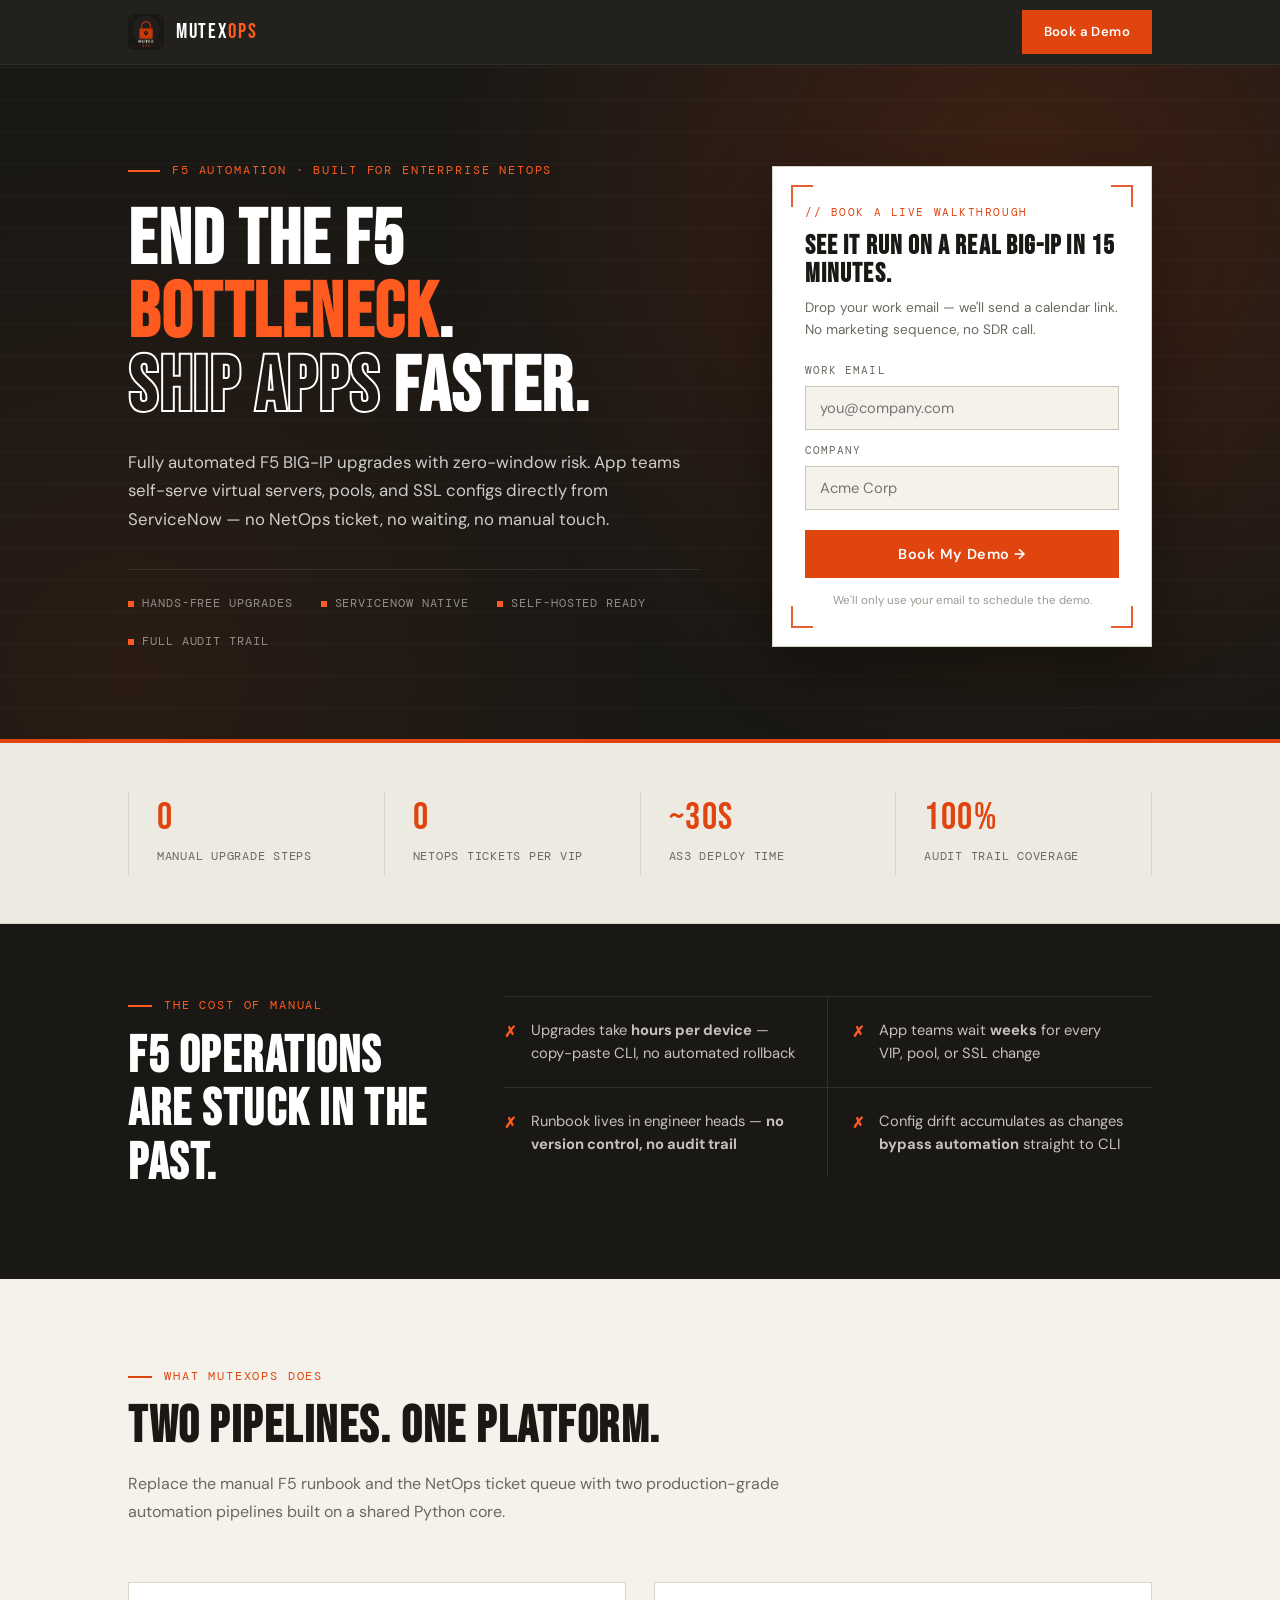
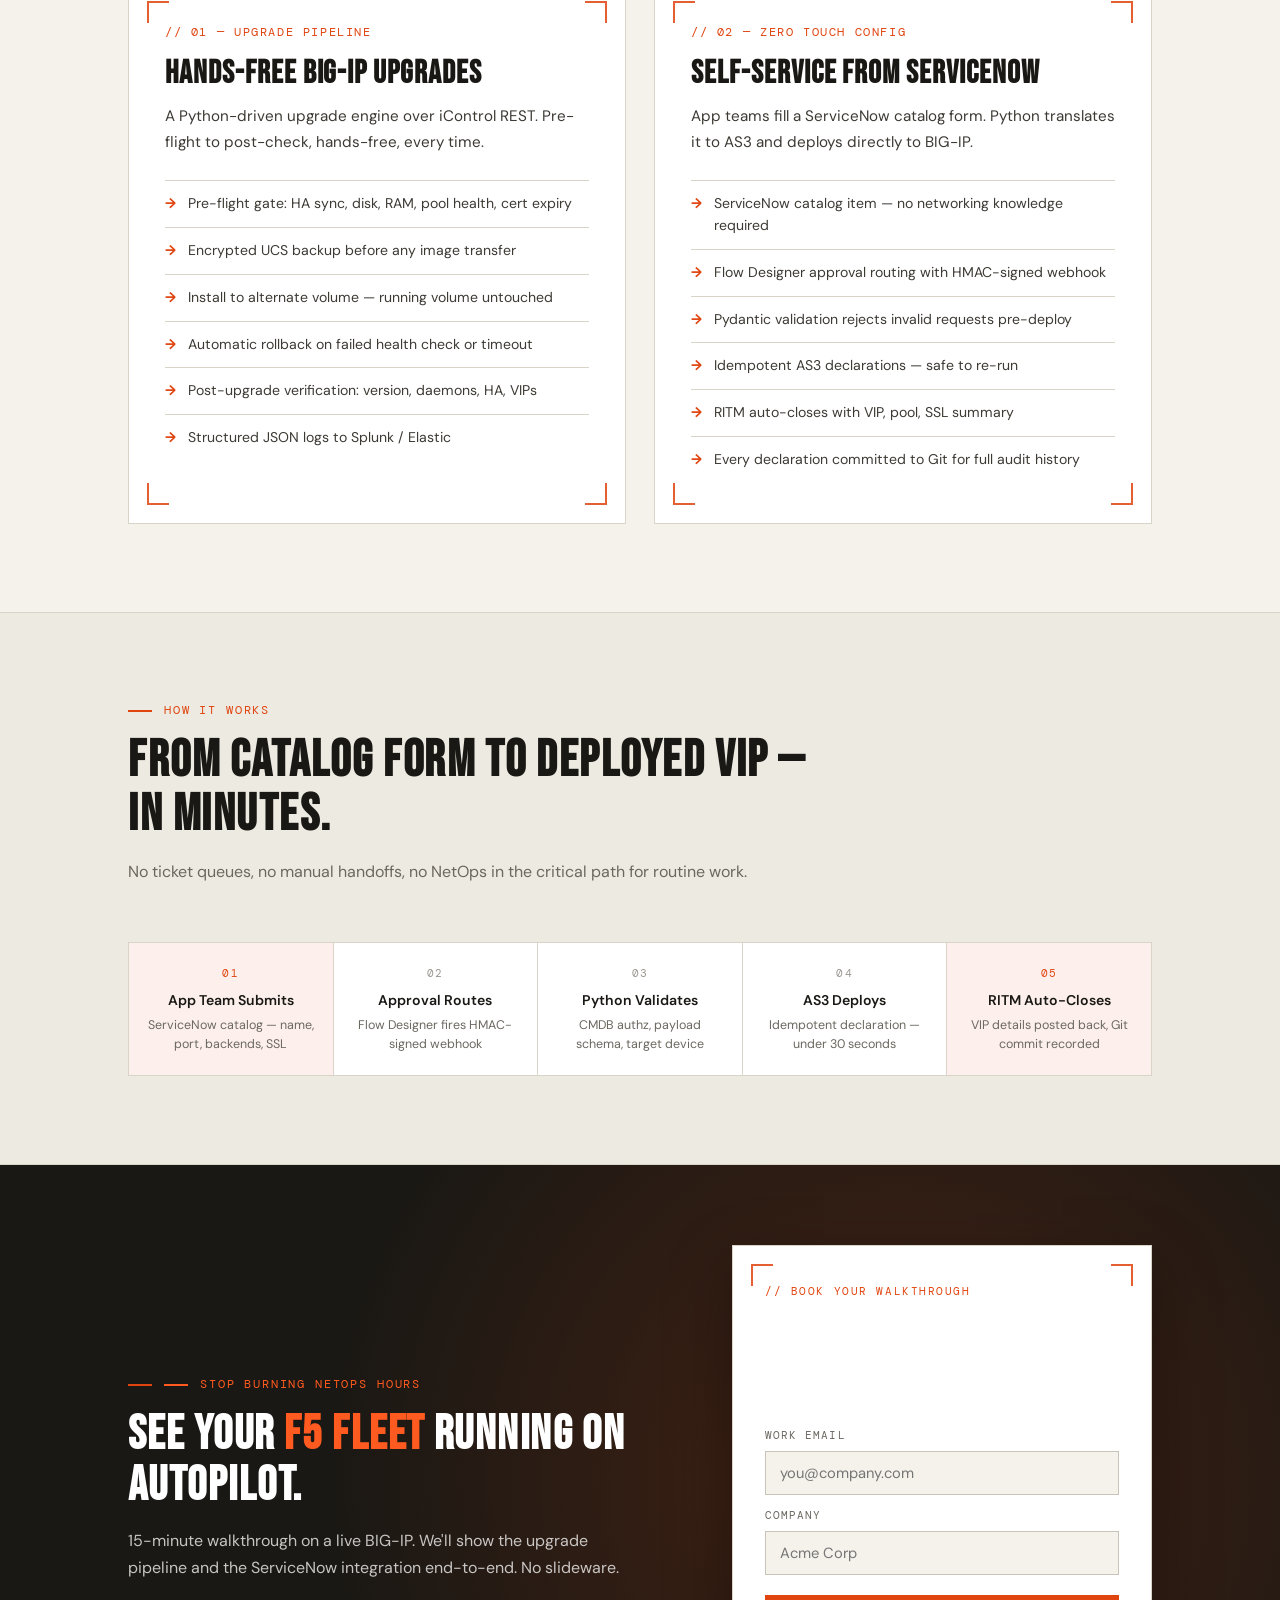
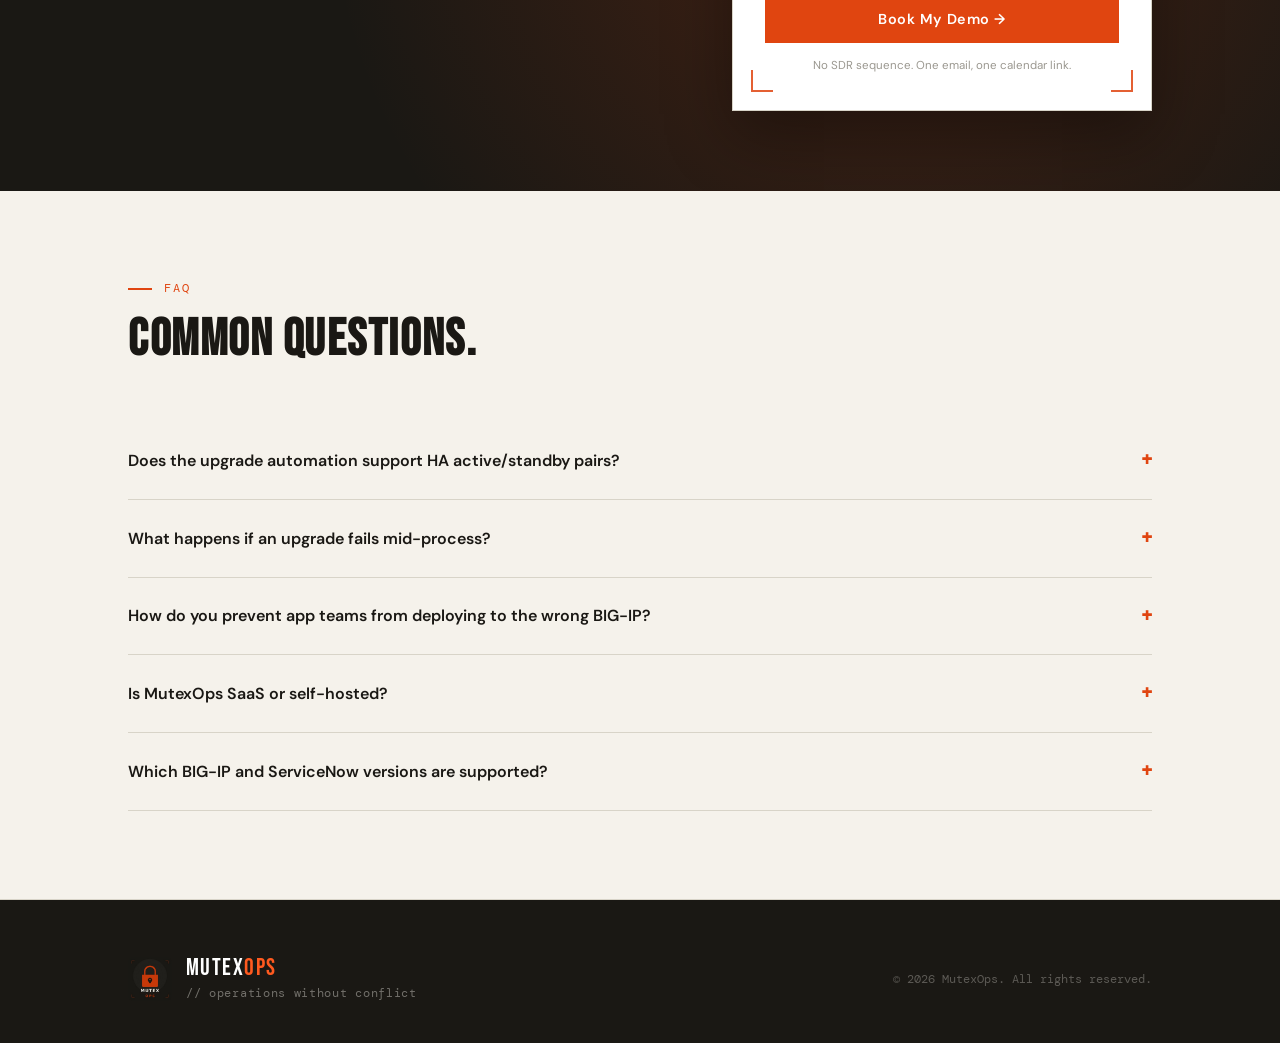
==== index.html @ 8a5a7c2a "first commit" ====
<!DOCTYPE html>
<html lang="en">
<head>
  <meta charset="UTF-8">
  <meta name="viewport" content="width=device-width, initial-scale=1.0">

  <title>F5 Automation for Enterprise NetOps | MutexOps</title>
  <meta name="description" content="Eliminate F5 toil. Fully automated BIG-IP upgrades and ServiceNow self-service for app teams — no NetOps tickets, no manual touch.">
  <meta name="robots" content="index, follow">
  <meta name="author" content="MutexOps">
  <link rel="canonical" href="https://mutexops.com/">

  <meta property="og:type" content="website">
  <meta property="og:title" content="F5 Automation for Enterprise NetOps | MutexOps">
  <meta property="og:description" content="Hands-free F5 upgrades. Self-serve F5 configs from ServiceNow. No tickets. No toil.">
  <meta property="og:url" content="https://mutexops.com/">
  <meta property="og:image" content="https://mutexops.com/mutexops_logo.jpg">

  <link rel="icon" type="image/jpeg" href="mutexops_logo.jpg">

  <link rel="preconnect" href="https://fonts.googleapis.com">
  <link rel="preconnect" href="https://fonts.gstatic.com" crossorigin>
  <link href="https://fonts.googleapis.com/css2?family=DM+Mono:wght@400;500&family=Bebas+Neue&family=DM+Sans:wght@300;400;500;600;700&display=swap" rel="stylesheet">

  <style>
    :root {
      --bg: #f5f2eb;
      --bg2: #edeae2;
      --surface: #ffffff;
      --border: #d8d4c8;
      --border2: #c8c4b8;
      --ink: #1a1814;
      --ink2: #3d3a34;
      --ink3: #6b6860;
      --ink4: #9b9890;
      --accent: #e04510;
      --accent2: #c8390a;
      --accent3: #ff5a1f;
      --accent-bg: rgba(224,69,16,0.08);
      --accent-border: rgba(224,69,16,0.25);
      --green: #2d6a4f;
      --green-bg: rgba(45,106,79,0.08);
      --font-display: 'Bebas Neue', sans-serif;
      --font-body: 'DM Sans', sans-serif;
      --font-mono: 'DM Mono', monospace;
    }

    *, *::before, *::after { box-sizing: border-box; margin: 0; padding: 0; }
    html { scroll-behavior: smooth; }

    body {
      background: var(--bg);
      color: var(--ink);
      font-family: var(--font-body);
      font-size: 15px;
      line-height: 1.7;
      -webkit-font-smoothing: antialiased;
    }

    a { color: var(--accent); text-decoration: none; }
    a:hover { text-decoration: underline; }

    .container { max-width: 1080px; margin: 0 auto; padding: 0 28px; position: relative; z-index: 1; }

    /* Corner bracket motif — matches viewfinder corners on logo */
    .brackets {
      position: absolute;
      inset: 18px;
      pointer-events: none;
      z-index: 1;
    }
    .brackets::before, .brackets::after,
    .brackets > span::before, .brackets > span::after {
      content: '';
      position: absolute;
      width: 22px;
      height: 22px;
      border: 2px solid var(--accent);
      opacity: 0.85;
    }
    .brackets::before { top: 0; left: 0; border-right: none; border-bottom: none; }
    .brackets::after  { top: 0; right: 0; border-left: none; border-bottom: none; }
    .brackets > span::before { bottom: 0; left: 0; border-right: none; border-top: none; }
    .brackets > span::after  { bottom: 0; right: 0; border-left: none; border-top: none; }

    /* NAV */
    nav {
      position: sticky;
      top: 0;
      z-index: 100;
      background: rgba(26,24,20,0.96);
      border-bottom: 1px solid rgba(255,255,255,0.06);
      backdrop-filter: blur(12px);
    }
    .nav-inner {
      max-width: 1080px;
      margin: 0 auto;
      padding: 0 28px;
      display: flex;
      align-items: center;
      justify-content: space-between;
      height: 64px;
    }
    .nav-brand {
      display: flex;
      align-items: center;
      gap: 12px;
    }
    .nav-brand img {
      width: 36px;
      height: 36px;
      border-radius: 6px;
      display: block;
    }
    .nav-brand-text {
      font-family: var(--font-display);
      font-size: 1.3rem;
      letter-spacing: 0.08em;
      color: #fff;
      line-height: 1;
    }
    .nav-brand-text span { color: var(--accent3); }
    .nav-cta {
      background: var(--accent);
      color: #fff !important;
      padding: 9px 20px;
      font-size: 0.82rem;
      font-weight: 600;
      letter-spacing: 0.03em;
      border: 2px solid var(--accent);
      transition: background 0.2s, border-color 0.2s;
    }
    .nav-cta:hover { background: var(--accent3); border-color: var(--accent3); text-decoration: none; }

    /* HERO — dark, anchored on the logo */
    .hero {
      background: var(--ink);
      color: #fff;
      padding: 96px 0 88px;
      position: relative;
      overflow: hidden;
      border-bottom: 4px solid var(--accent);
    }
    .hero::before {
      content: '';
      position: absolute;
      inset: 0;
      background-image: radial-gradient(circle at 80% 20%, rgba(224,69,16,0.18), transparent 50%),
                        radial-gradient(circle at 10% 90%, rgba(224,69,16,0.08), transparent 40%);
      pointer-events: none;
    }
    .hero::after {
      content: '';
      position: absolute;
      inset: 0;
      background-image: repeating-linear-gradient(
        0deg, transparent, transparent 31px,
        rgba(255,255,255,0.03) 31px, rgba(255,255,255,0.03) 32px
      );
      pointer-events: none;
    }

    .hero-inner {
      position: relative;
      z-index: 2;
      display: grid;
      grid-template-columns: 1fr 380px;
      gap: 72px;
      align-items: center;
    }

    .hero-eyebrow {
      display: flex;
      align-items: center;
      gap: 12px;
      margin-bottom: 24px;
    }
    .hero-eyebrow-line { width: 32px; height: 2px; background: var(--accent3); }
    .hero-eyebrow-text {
      font-family: var(--font-mono);
      font-size: 0.72rem;
      color: var(--accent3);
      letter-spacing: 0.16em;
      text-transform: uppercase;
    }

    h1 {
      font-family: var(--font-display);
      font-size: clamp(2.8rem, 6vw, 5.2rem);
      line-height: 0.96;
      letter-spacing: 0.02em;
      color: #fff;
      margin-bottom: 22px;
    }
    h1 .accent { color: var(--accent3); }
    h1 .outline {
      -webkit-text-stroke: 2px #fff;
      color: transparent;
    }

    .hero-sub {
      font-size: 1.05rem;
      color: rgba(255,255,255,0.78);
      max-width: 560px;
      line-height: 1.7;
      margin-bottom: 36px;
    }

    .hero-trust {
      display: flex;
      flex-wrap: wrap;
      gap: 18px 28px;
      margin-top: 28px;
      padding-top: 24px;
      border-top: 1px solid rgba(255,255,255,0.1);
    }
    .hero-trust span {
      font-family: var(--font-mono);
      font-size: 0.72rem;
      color: rgba(255,255,255,0.5);
      letter-spacing: 0.08em;
      text-transform: uppercase;
      display: flex;
      align-items: center;
      gap: 8px;
    }
    .hero-trust span::before {
      content: '';
      width: 6px; height: 6px;
      background: var(--accent3);
      display: inline-block;
    }

    /* Email capture card */
    .capture-card {
      position: relative;
      background: #fff;
      color: var(--ink);
      padding: 36px 32px;
      border: 1px solid var(--border);
      box-shadow: 0 24px 60px rgba(0,0,0,0.35);
    }
    .capture-eyebrow {
      font-family: var(--font-mono);
      font-size: 0.7rem;
      color: var(--accent);
      letter-spacing: 0.14em;
      text-transform: uppercase;
      margin-bottom: 10px;
    }
    .capture-card h2 {
      font-family: var(--font-display);
      font-size: 1.7rem;
      letter-spacing: 0.04em;
      line-height: 1.05;
      margin-bottom: 8px;
      color: var(--ink);
    }
    .capture-card p {
      font-size: 0.85rem;
      color: var(--ink3);
      margin-bottom: 22px;
      line-height: 1.6;
    }
    .form-row { margin-bottom: 12px; }
    .form-row label {
      display: block;
      font-family: var(--font-mono);
      font-size: 0.66rem;
      color: var(--ink3);
      letter-spacing: 0.1em;
      text-transform: uppercase;
      margin-bottom: 6px;
    }
    .form-row input {
      width: 100%;
      padding: 11px 14px;
      font-family: var(--font-body);
      font-size: 0.92rem;
      border: 1.5px solid var(--border2);
      background: var(--bg);
      color: var(--ink);
      outline: none;
      transition: border-color 0.15s, background 0.15s;
    }
    .form-row input:focus {
      border-color: var(--accent);
      background: #fff;
    }
    .form-error {
      display: none;
      font-size: 0.78rem;
      color: var(--accent2);
      margin-top: 6px;
      font-family: var(--font-mono);
    }
    .form-error.visible { display: block; }
    .submit-btn {
      width: 100%;
      background: var(--accent);
      color: #fff;
      padding: 13px 20px;
      font-family: var(--font-body);
      font-size: 0.9rem;
      font-weight: 600;
      letter-spacing: 0.04em;
      border: 2px solid var(--accent);
      cursor: pointer;
      margin-top: 8px;
      transition: background 0.2s, transform 0.15s;
    }
    .submit-btn:hover { background: var(--accent3); border-color: var(--accent3); transform: translateY(-1px); }
    .form-fineprint {
      font-size: 0.72rem;
      color: var(--ink4);
      text-align: center;
      margin-top: 14px;
      line-height: 1.5;
    }
    .form-success {
      display: none;
      padding: 20px;
      background: var(--green-bg);
      border: 1px solid rgba(45,106,79,0.25);
      color: var(--green);
      font-size: 0.88rem;
      text-align: center;
      line-height: 1.6;
    }
    .form-success.visible { display: block; }
    .form-success.visible + form { display: none; }

    /* OUTCOMES STRIP */
    .outcomes {
      background: var(--bg2);
      border-bottom: 1px solid var(--border);
      padding: 48px 0;
    }
    .outcomes-grid {
      display: grid;
      grid-template-columns: repeat(4, 1fr);
      gap: 0;
      border-left: 1px solid var(--border);
    }
    .outcome {
      padding: 8px 28px;
      border-right: 1px solid var(--border);
    }
    .outcome-num {
      font-family: var(--font-display);
      font-size: 2.4rem;
      letter-spacing: 0.04em;
      color: var(--ink);
      line-height: 1;
    }
    .outcome-num span { color: var(--accent); }
    .outcome-label {
      font-size: 0.78rem;
      color: var(--ink3);
      text-transform: uppercase;
      letter-spacing: 0.06em;
      margin-top: 8px;
      font-family: var(--font-mono);
    }

    /* SECTIONS */
    .section { padding: 88px 0; border-bottom: 1px solid var(--border); position: relative; }
    .section-header {
      max-width: 720px;
      margin-bottom: 56px;
    }
    .section-label {
      font-family: var(--font-mono);
      font-size: 0.72rem;
      color: var(--accent);
      letter-spacing: 0.16em;
      text-transform: uppercase;
      margin-bottom: 14px;
      display: flex;
      align-items: center;
      gap: 12px;
    }
    .section-label::before {
      content: '';
      width: 24px; height: 2px;
      background: var(--accent);
    }
    h2 {
      font-family: var(--font-display);
      font-size: clamp(2rem, 4vw, 3.2rem);
      letter-spacing: 0.03em;
      line-height: 1.05;
      color: var(--ink);
      margin-bottom: 16px;
    }
    .section-desc {
      color: var(--ink3);
      font-size: 1rem;
      line-height: 1.75;
    }

    /* PROBLEM STRIP */
    .problem-strip {
      background: var(--ink);
      color: var(--bg);
      padding: 72px 0;
    }
    .problem-grid {
      display: grid;
      grid-template-columns: 320px 1fr;
      gap: 56px;
      align-items: start;
    }
    .problem-strip .section-label { color: var(--accent3); }
    .problem-strip .section-label::before { background: var(--accent3); }
    .problem-strip h2 { color: #fff; }
    .pain-list { list-style: none; display: grid; grid-template-columns: 1fr 1fr; gap: 0; }
    .pain-list li {
      padding: 22px 24px 22px 0;
      border-top: 1px solid rgba(255,255,255,0.1);
      font-size: 0.92rem;
      color: rgba(245,242,235,0.78);
      line-height: 1.55;
      display: flex;
      gap: 14px;
      align-items: flex-start;
    }
    .pain-list li:nth-child(odd) { border-right: 1px solid rgba(255,255,255,0.1); padding-right: 24px; }
    .pain-list li:nth-child(even) { padding-left: 24px; }
    .pain-icon {
      color: var(--accent3);
      font-family: var(--font-mono);
      font-weight: 700;
      flex-shrink: 0;
      margin-top: 2px;
    }

    /* SOLUTION CARDS */
    .solution-grid {
      display: grid;
      grid-template-columns: 1fr 1fr;
      gap: 28px;
    }
    .solution-card {
      background: var(--surface);
      border: 1px solid var(--border);
      padding: 40px 36px;
      position: relative;
      transition: transform 0.2s, box-shadow 0.2s;
    }
    .solution-card:hover {
      transform: translateY(-2px);
      box-shadow: 0 16px 40px rgba(26,24,20,0.08);
    }
    .solution-card-num {
      font-family: var(--font-mono);
      font-size: 0.72rem;
      color: var(--accent);
      letter-spacing: 0.14em;
      margin-bottom: 14px;
    }
    .solution-card h3 {
      font-family: var(--font-display);
      font-size: 2rem;
      letter-spacing: 0.03em;
      line-height: 1.05;
      margin-bottom: 14px;
      color: var(--ink);
    }
    .solution-card p.lead {
      color: var(--ink2);
      font-size: 0.95rem;
      line-height: 1.7;
      margin-bottom: 24px;
    }
    .solution-card ul {
      list-style: none;
      border-top: 1px solid var(--border);
    }
    .solution-card ul li {
      padding: 12px 0;
      border-bottom: 1px solid var(--border);
      font-size: 0.88rem;
      color: var(--ink2);
      display: flex;
      gap: 12px;
      align-items: flex-start;
      line-height: 1.55;
    }
    .solution-card ul li:last-child { border-bottom: none; }
    .solution-card ul li::before {
      content: '→';
      color: var(--accent);
      font-weight: 700;
      flex-shrink: 0;
    }

    /* FLOW */
    .flow-diagram {
      display: flex;
      align-items: stretch;
      gap: 0;
      margin-top: 16px;
      overflow-x: auto;
      border: 1px solid var(--border);
      background: var(--surface);
    }
    .flow-step {
      flex: 1;
      min-width: 140px;
      padding: 22px 18px;
      text-align: center;
      position: relative;
      border-right: 1px solid var(--border);
    }
    .flow-step:last-child { border-right: none; }
    .flow-step-num {
      font-family: var(--font-mono);
      font-size: 0.66rem;
      color: var(--ink4);
      letter-spacing: 0.14em;
      margin-bottom: 8px;
    }
    .flow-step-title {
      font-family: var(--font-body);
      font-size: 0.88rem;
      font-weight: 600;
      color: var(--ink);
      margin-bottom: 6px;
      line-height: 1.35;
    }
    .flow-step-sub {
      font-size: 0.78rem;
      color: var(--ink3);
      line-height: 1.5;
    }
    .flow-step.active { background: var(--accent-bg); }
    .flow-step.active .flow-step-num { color: var(--accent); }

    /* CTA BANNER */
    .cta-banner {
      background: var(--ink);
      color: #fff;
      padding: 80px 0;
      position: relative;
      overflow: hidden;
    }
    .cta-banner::before {
      content: '';
      position: absolute;
      inset: 0;
      background-image: radial-gradient(circle at 70% 50%, rgba(224,69,16,0.22), transparent 60%);
    }
    .cta-banner-inner {
      position: relative;
      z-index: 2;
      max-width: 1080px;
      margin: 0 auto;
      padding: 0 28px;
      display: grid;
      grid-template-columns: 1fr 420px;
      gap: 64px;
      align-items: center;
    }
    .cta-banner h2 {
      color: #fff;
      font-size: clamp(2rem, 4vw, 3rem);
      margin-bottom: 16px;
    }
    .cta-banner h2 .accent { color: var(--accent3); }
    .cta-banner p {
      color: rgba(255,255,255,0.75);
      font-size: 1rem;
      max-width: 520px;
      line-height: 1.7;
    }

    /* FAQ */
    .faq-item { border-bottom: 1px solid var(--border); }
    .faq-q {
      padding: 22px 0;
      font-size: 1rem;
      font-weight: 600;
      cursor: pointer;
      display: flex;
      justify-content: space-between;
      align-items: center;
      color: var(--ink);
      user-select: none;
      gap: 16px;
    }
    .faq-q:hover { color: var(--accent); }
    .faq-arrow {
      color: var(--accent);
      font-size: 1.2rem;
      transition: transform 0.25s;
      flex-shrink: 0;
      font-family: var(--font-mono);
    }
    .faq-item.open .faq-arrow { transform: rotate(45deg); }
    .faq-a { max-height: 0; overflow: hidden; transition: max-height 0.3s ease; }
    .faq-a p {
      padding-bottom: 24px;
      color: var(--ink3);
      font-size: 0.92rem;
      line-height: 1.8;
    }
    .faq-item.open .faq-a { max-height: 600px; }

    /* FOOTER */
    footer {
      padding: 56px 0 40px;
      background: var(--ink);
      color: var(--bg);
    }
    .footer-inner {
      max-width: 1080px;
      margin: 0 auto;
      padding: 0 28px;
      display: flex;
      justify-content: space-between;
      align-items: center;
      flex-wrap: wrap;
      gap: 24px;
    }
    .footer-brand { display: flex; align-items: center; gap: 14px; }
    .footer-brand img { width: 44px; height: 44px; border-radius: 6px; }
    .footer-brand-text {
      font-family: var(--font-display);
      font-size: 1.5rem;
      letter-spacing: 0.06em;
      color: #fff;
      line-height: 1;
    }
    .footer-brand-text span { color: var(--accent3); }
    .footer-tagline {
      font-size: 0.72rem;
      color: rgba(245,242,235,0.4);
      margin-top: 4px;
      font-family: var(--font-mono);
      letter-spacing: 0.06em;
    }
    .footer-copy { color: rgba(245,242,235,0.3); font-size: 0.72rem; font-family: var(--font-mono); }

    code {
      font-family: var(--font-mono);
      font-size: 0.84em;
      background: rgba(224,69,16,0.08);
      border: 1px solid rgba(224,69,16,0.18);
      color: var(--accent2);
      padding: 1px 6px;
    }

    @media (max-width: 900px) {
      .hero-inner { grid-template-columns: 1fr; gap: 48px; }
      .capture-card { max-width: 480px; }
      .problem-grid { grid-template-columns: 1fr; gap: 32px; }
      .pain-list { grid-template-columns: 1fr; }
      .pain-list li:nth-child(odd) { border-right: none; padding-right: 0; }
      .pain-list li:nth-child(even) { padding-left: 0; }
      .solution-grid { grid-template-columns: 1fr; }
      .outcomes-grid { grid-template-columns: 1fr 1fr; }
      .cta-banner-inner { grid-template-columns: 1fr; gap: 40px; }
    }
    @media (max-width: 560px) {
      h1 { font-size: 2.6rem; }
      .outcomes-grid { grid-template-columns: 1fr; }
      .nav-cta { display: none; }
    }
  </style>
</head>
<body>

<!-- NAV -->
<nav aria-label="Main navigation">
  <div class="nav-inner">
    <div class="nav-brand">
      <img src="mutexops_logo.jpg" alt="MutexOps logo">
      <div class="nav-brand-text">MUTEX<span>OPS</span></div>
    </div>
    <a href="#demo" class="nav-cta">Book a Demo</a>
  </div>
</nav>

<!-- HERO -->
<section class="hero" aria-labelledby="hero-h1">
  <div class="container hero-inner">
    <div>
      <div class="hero-eyebrow">
        <div class="hero-eyebrow-line"></div>
        <div class="hero-eyebrow-text">F5 Automation · Built for Enterprise NetOps</div>
      </div>

      <h1 id="hero-h1">
        End the F5 <span class="accent">Bottleneck</span>.<br>
        <span class="outline">Ship Apps</span> Faster.
      </h1>

      <p class="hero-sub">
        Fully automated F5 BIG-IP upgrades with zero-window risk. App teams self-serve virtual servers, pools, and SSL configs directly from ServiceNow — no NetOps ticket, no waiting, no manual touch.
      </p>

      <div class="hero-trust">
        <span>Hands-Free Upgrades</span>
        <span>ServiceNow Native</span>
        <span>Self-Hosted Ready</span>
        <span>Full Audit Trail</span>
      </div>
    </div>

    <!-- EMAIL CAPTURE -->
    <div class="capture-card" id="demo">
      <div class="brackets"><span></span></div>
      <div class="capture-eyebrow">// Book a Live Walkthrough</div>
      <h2>See it run on a real BIG-IP in 15 minutes.</h2>
      <p>Drop your work email — we'll send a calendar link. No marketing sequence, no SDR call.</p>

      <div class="form-success" id="form-success">
        ✓ Thanks. We'll be in touch within one business day.
      </div>

      <form id="demo-form" novalidate onsubmit="return submitDemo(event, 'demo-form')">
        <div class="form-row">
          <label for="email-1">Work Email</label>
          <input type="email" id="email-1" name="email" placeholder="you@company.com" required autocomplete="email">
          <div class="form-error" id="error-1">Please use your business email — free providers aren't supported.</div>
        </div>
        <div class="form-row">
          <label for="company-1">Company</label>
          <input type="text" id="company-1" name="company" placeholder="Acme Corp" required>
        </div>
        <button type="submit" class="submit-btn">Book My Demo →</button>
        <div class="form-fineprint">We'll only use your email to schedule the demo.</div>
      </form>
    </div>
  </div>
</section>

<!-- OUTCOMES -->
<div class="outcomes">
  <div class="container">
    <div class="outcomes-grid">
      <div class="outcome">
        <div class="outcome-num"><span>0</span></div>
        <div class="outcome-label">Manual upgrade steps</div>
      </div>
      <div class="outcome">
        <div class="outcome-num"><span>0</span></div>
        <div class="outcome-label">NetOps tickets per VIP</div>
      </div>
      <div class="outcome">
        <div class="outcome-num"><span>~30s</span></div>
        <div class="outcome-label">AS3 deploy time</div>
      </div>
      <div class="outcome">
        <div class="outcome-num"><span>100%</span></div>
        <div class="outcome-label">Audit trail coverage</div>
      </div>
    </div>
  </div>
</div>

<!-- PROBLEM -->
<section class="problem-strip" id="problem">
  <div class="container">
    <div class="problem-grid">
      <div>
        <div class="section-label">The Cost of Manual</div>
        <h2>F5 Operations Are Stuck in the Past.</h2>
      </div>
      <ul class="pain-list">
        <li>
          <span class="pain-icon">✗</span>
          <span>Upgrades take <strong>hours per device</strong> — copy-paste CLI, no automated rollback</span>
        </li>
        <li>
          <span class="pain-icon">✗</span>
          <span>App teams wait <strong>weeks</strong> for every VIP, pool, or SSL change</span>
        </li>
        <li>
          <span class="pain-icon">✗</span>
          <span>Runbook lives in engineer heads — <strong>no version control, no audit trail</strong></span>
        </li>
        <li>
          <span class="pain-icon">✗</span>
          <span>Config drift accumulates as changes <strong>bypass automation</strong> straight to CLI</span>
        </li>
      </ul>
    </div>
  </div>
</section>

<!-- SOLUTION -->
<section class="section" id="solution">
  <div class="container">
    <div class="section-header">
      <div class="section-label">What MutexOps Does</div>
      <h2>Two Pipelines. One Platform.</h2>
      <p class="section-desc">
        Replace the manual F5 runbook and the NetOps ticket queue with two production-grade automation pipelines built on a shared Python core.
      </p>
    </div>

    <div class="solution-grid">
      <div class="solution-card">
        <div class="brackets"><span></span></div>
        <div class="solution-card-num">// 01 — UPGRADE PIPELINE</div>
        <h3>Hands-Free BIG-IP Upgrades</h3>
        <p class="lead">A Python-driven upgrade engine over iControl REST. Pre-flight to post-check, hands-free, every time.</p>
        <ul>
          <li>Pre-flight gate: HA sync, disk, RAM, pool health, cert expiry</li>
          <li>Encrypted UCS backup before any image transfer</li>
          <li>Install to alternate volume — running volume untouched</li>
          <li>Automatic rollback on failed health check or timeout</li>
          <li>Post-upgrade verification: version, daemons, HA, VIPs</li>
          <li>Structured JSON logs to Splunk / Elastic</li>
        </ul>
      </div>

      <div class="solution-card">
        <div class="brackets"><span></span></div>
        <div class="solution-card-num">// 02 — ZERO TOUCH CONFIG</div>
        <h3>Self-Service from ServiceNow</h3>
        <p class="lead">App teams fill a ServiceNow catalog form. Python translates it to AS3 and deploys directly to BIG-IP.</p>
        <ul>
          <li>ServiceNow catalog item — no networking knowledge required</li>
          <li>Flow Designer approval routing with HMAC-signed webhook</li>
          <li>Pydantic validation rejects invalid requests pre-deploy</li>
          <li>Idempotent AS3 declarations — safe to re-run</li>
          <li>RITM auto-closes with VIP, pool, SSL summary</li>
          <li>Every declaration committed to Git for full audit history</li>
        </ul>
      </div>
    </div>
  </div>
</section>

<!-- HOW IT WORKS -->
<section class="section" style="background: var(--bg2);" id="how">
  <div class="container">
    <div class="section-header">
      <div class="section-label">How It Works</div>
      <h2>From Catalog Form to Deployed VIP — In Minutes.</h2>
      <p class="section-desc">No ticket queues, no manual handoffs, no NetOps in the critical path for routine work.</p>
    </div>

    <div class="flow-diagram" role="list" aria-label="Zero touch deployment pipeline">
      <div class="flow-step active" role="listitem">
        <div class="flow-step-num">01</div>
        <div class="flow-step-title">App Team Submits</div>
        <div class="flow-step-sub">ServiceNow catalog — name, port, backends, SSL</div>
      </div>
      <div class="flow-step" role="listitem">
        <div class="flow-step-num">02</div>
        <div class="flow-step-title">Approval Routes</div>
        <div class="flow-step-sub">Flow Designer fires HMAC-signed webhook</div>
      </div>
      <div class="flow-step" role="listitem">
        <div class="flow-step-num">03</div>
        <div class="flow-step-title">Python Validates</div>
        <div class="flow-step-sub">CMDB authz, payload schema, target device</div>
      </div>
      <div class="flow-step" role="listitem">
        <div class="flow-step-num">04</div>
        <div class="flow-step-title">AS3 Deploys</div>
        <div class="flow-step-sub">Idempotent declaration — under 30 seconds</div>
      </div>
      <div class="flow-step active" role="listitem">
        <div class="flow-step-num">05</div>
        <div class="flow-step-title">RITM Auto-Closes</div>
        <div class="flow-step-sub">VIP details posted back, Git commit recorded</div>
      </div>
    </div>
  </div>
</section>

<!-- CTA BANNER -->
<section class="cta-banner" id="demo2">
  <div class="cta-banner-inner">
    <div>
      <div class="section-label" style="color: var(--accent3); margin-bottom: 16px;">
        <span style="background: var(--accent3); width: 24px; height: 2px;"></span>
        Stop Burning NetOps Hours
      </div>
      <h2>See your <span class="accent">F5 fleet</span> running on autopilot.</h2>
      <p>15-minute walkthrough on a live BIG-IP. We'll show the upgrade pipeline and the ServiceNow integration end-to-end. No slideware.</p>
    </div>

    <div class="capture-card">
      <div class="brackets"><span></span></div>
      <div class="capture-eyebrow">// Book Your Walkthrough</div>
      <h2>Get the live demo.</h2>
      <p>Work email only. We'll reply with a calendar link.</p>

      <div class="form-success" id="form-success-2">
        ✓ Thanks. We'll be in touch within one business day.
      </div>

      <form id="demo-form-2" novalidate onsubmit="return submitDemo(event, 'demo-form-2')">
        <div class="form-row">
          <label for="email-2">Work Email</label>
          <input type="email" id="email-2" name="email" placeholder="you@company.com" required autocomplete="email">
          <div class="form-error" id="error-2">Please use your business email — free providers aren't supported.</div>
        </div>
        <div class="form-row">
          <label for="company-2">Company</label>
          <input type="text" id="company-2" name="company" placeholder="Acme Corp" required>
        </div>
        <button type="submit" class="submit-btn">Book My Demo →</button>
        <div class="form-fineprint">No SDR sequence. One email, one calendar link.</div>
      </form>
    </div>
  </div>
</section>

<!-- FAQ -->
<section class="section" id="faq">
  <div class="container">
    <div class="section-header">
      <div class="section-label">FAQ</div>
      <h2>Common Questions.</h2>
    </div>

    <div itemscope itemtype="https://schema.org/FAQPage">
      <div class="faq-item" itemscope itemprop="mainEntity" itemtype="https://schema.org/Question">
        <div class="faq-q" onclick="toggleFaq(this)" role="button" tabindex="0" aria-expanded="false">
          <span itemprop="name">Does the upgrade automation support HA active/standby pairs?</span>
          <span class="faq-arrow">+</span>
        </div>
        <div class="faq-a" itemscope itemprop="acceptedAnswer" itemtype="https://schema.org/Answer">
          <p itemprop="text">Yes. The engine upgrades the standby unit first, verifies health, then fails over and upgrades the original active. Pre-flight blocks the upgrade if HA sync state isn't "In Sync" — no partial-state upgrades.</p>
        </div>
      </div>

      <div class="faq-item" itemscope itemprop="mainEntity" itemtype="https://schema.org/Question">
        <div class="faq-q" onclick="toggleFaq(this)" role="button" tabindex="0" aria-expanded="false">
          <span itemprop="name">What happens if an upgrade fails mid-process?</span>
          <span class="faq-arrow">+</span>
        </div>
        <div class="faq-a" itemscope itemprop="acceptedAnswer" itemtype="https://schema.org/Answer">
          <p itemprop="text">The RollbackManager reboots back to the previously active boot volume — no re-installation needed because we always install to the alternate volume. If volume rollback fails, UCS restore fires as a last resort.</p>
        </div>
      </div>

      <div class="faq-item" itemscope itemprop="mainEntity" itemtype="https://schema.org/Question">
        <div class="faq-q" onclick="toggleFaq(this)" role="button" tabindex="0" aria-expanded="false">
          <span itemprop="name">How do you prevent app teams from deploying to the wrong BIG-IP?</span>
          <span class="faq-arrow">+</span>
        </div>
        <div class="faq-a" itemscope itemprop="acceptedAnswer" itemtype="https://schema.org/Answer">
          <p itemprop="text">The target BIG-IP field is a CMDB reference — app teams pick from devices their team is pre-authorized for. The webhook re-validates team-to-device authorization before building any AS3 declaration.</p>
        </div>
      </div>

      <div class="faq-item" itemscope itemprop="mainEntity" itemtype="https://schema.org/Question">
        <div class="faq-q" onclick="toggleFaq(this)" role="button" tabindex="0" aria-expanded="false">
          <span itemprop="name">Is MutexOps SaaS or self-hosted?</span>
          <span class="faq-arrow">+</span>
        </div>
        <div class="faq-a" itemscope itemprop="acceptedAnswer" itemtype="https://schema.org/Answer">
          <p itemprop="text">Self-hosted. The Python engine runs in your VPC, talks to your BIG-IPs over your existing management network, and reads BIG-IP credentials from your Vault. No outbound dependency on MutexOps infrastructure.</p>
        </div>
      </div>

      <div class="faq-item" itemscope itemprop="mainEntity" itemtype="https://schema.org/Question">
        <div class="faq-q" onclick="toggleFaq(this)" role="button" tabindex="0" aria-expanded="false">
          <span itemprop="name">Which BIG-IP and ServiceNow versions are supported?</span>
          <span class="faq-arrow">+</span>
        </div>
        <div class="faq-a" itemscope itemprop="acceptedAnswer" itemtype="https://schema.org/Answer">
          <p itemprop="text">The upgrade engine supports BIG-IP across currently supported major versions. The zero touch pipeline requires AS3 on a recent release. ServiceNow Flow Designer is required for the webhook integration; the REST API integration works on any modern ServiceNow release.</p>
        </div>
      </div>
    </div>
  </div>
</section>

<!-- FOOTER -->
<footer>
  <div class="footer-inner">
    <div class="footer-brand">
      <img src="mutexops_logo.jpg" alt="MutexOps logo">
      <div>
        <div class="footer-brand-text">MUTEX<span>OPS</span></div>
        <div class="footer-tagline">// operations without conflict</div>
      </div>
    </div>
    <div class="footer-copy">© 2026 MutexOps. All rights reserved.</div>
  </div>
</footer>

<script>
  const FREE_DOMAINS = new Set([
    'gmail.com','googlemail.com','yahoo.com','yahoo.co.uk','yahoo.co.in',
    'hotmail.com','hotmail.co.uk','outlook.com','live.com','msn.com',
    'icloud.com','me.com','mac.com','aol.com','protonmail.com','proton.me',
    'gmx.com','gmx.de','mail.com','yandex.com','yandex.ru','zoho.com',
    'tutanota.com','fastmail.com','hey.com','duck.com','pm.me'
  ]);

  function isBusinessEmail(email) {
    const m = /^[^\s@]+@([^\s@]+\.[^\s@]+)$/.exec(email.trim().toLowerCase());
    if (!m) return false;
    return !FREE_DOMAINS.has(m[1]);
  }

  function submitDemo(event, formId) {
    event.preventDefault();
    const form = document.getElementById(formId);
    const emailInput = form.querySelector('input[type="email"]');
    const errorEl = form.querySelector('.form-error');
    const email = emailInput.value;

    if (!isBusinessEmail(email)) {
      errorEl.classList.add('visible');
      emailInput.focus();
      return false;
    }
    errorEl.classList.remove('visible');

    // Replace this with your endpoint (e.g. /api/leads, Formspree, HubSpot, etc.)
    // For now: show success state and console.log payload.
    const payload = {
      email: email,
      company: form.querySelector('input[name="company"]').value,
      source: 'linkedin-ad',
      page: 'f5-automation',
      submitted_at: new Date().toISOString()
    };
    console.log('[MutexOps] demo request', payload);

    // TODO: fetch('/api/leads', { method: 'POST', body: JSON.stringify(payload), headers: {'Content-Type':'application/json'} })

    const successId = formId === 'demo-form' ? 'form-success' : 'form-success-2';
    document.getElementById(successId).classList.add('visible');
    form.style.display = 'none';
    return false;
  }

  function toggleFaq(el) {
    const item = el.parentElement;
    const wasOpen = item.classList.contains('open');
    document.querySelectorAll('.faq-item.open').forEach(i => {
      i.classList.remove('open');
      i.querySelector('.faq-q').setAttribute('aria-expanded', 'false');
    });
    if (!wasOpen) {
      item.classList.add('open');
      el.setAttribute('aria-expanded', 'true');
    }
  }

  document.querySelectorAll('.faq-q').forEach(q => {
    q.addEventListener('keydown', e => {
      if (e.key === 'Enter' || e.key === ' ') { e.preventDefault(); toggleFaq(q); }
    });
  });
</script>

<!-- 24/7 voice AI call widget -->
<!-- TODO: replace data-widget-key with your live key (wk_live_...) -->
<script
  src="http://localhost:8000/widget.js"
  data-widget-key="wk_live_RuiGvWlJrNizeYqZczYRa-RKBSkWtY0_"
  data-label="Call us 24/7"
  data-color="#e04510"
  data-position="br"
  defer></script>

</body>
</html>
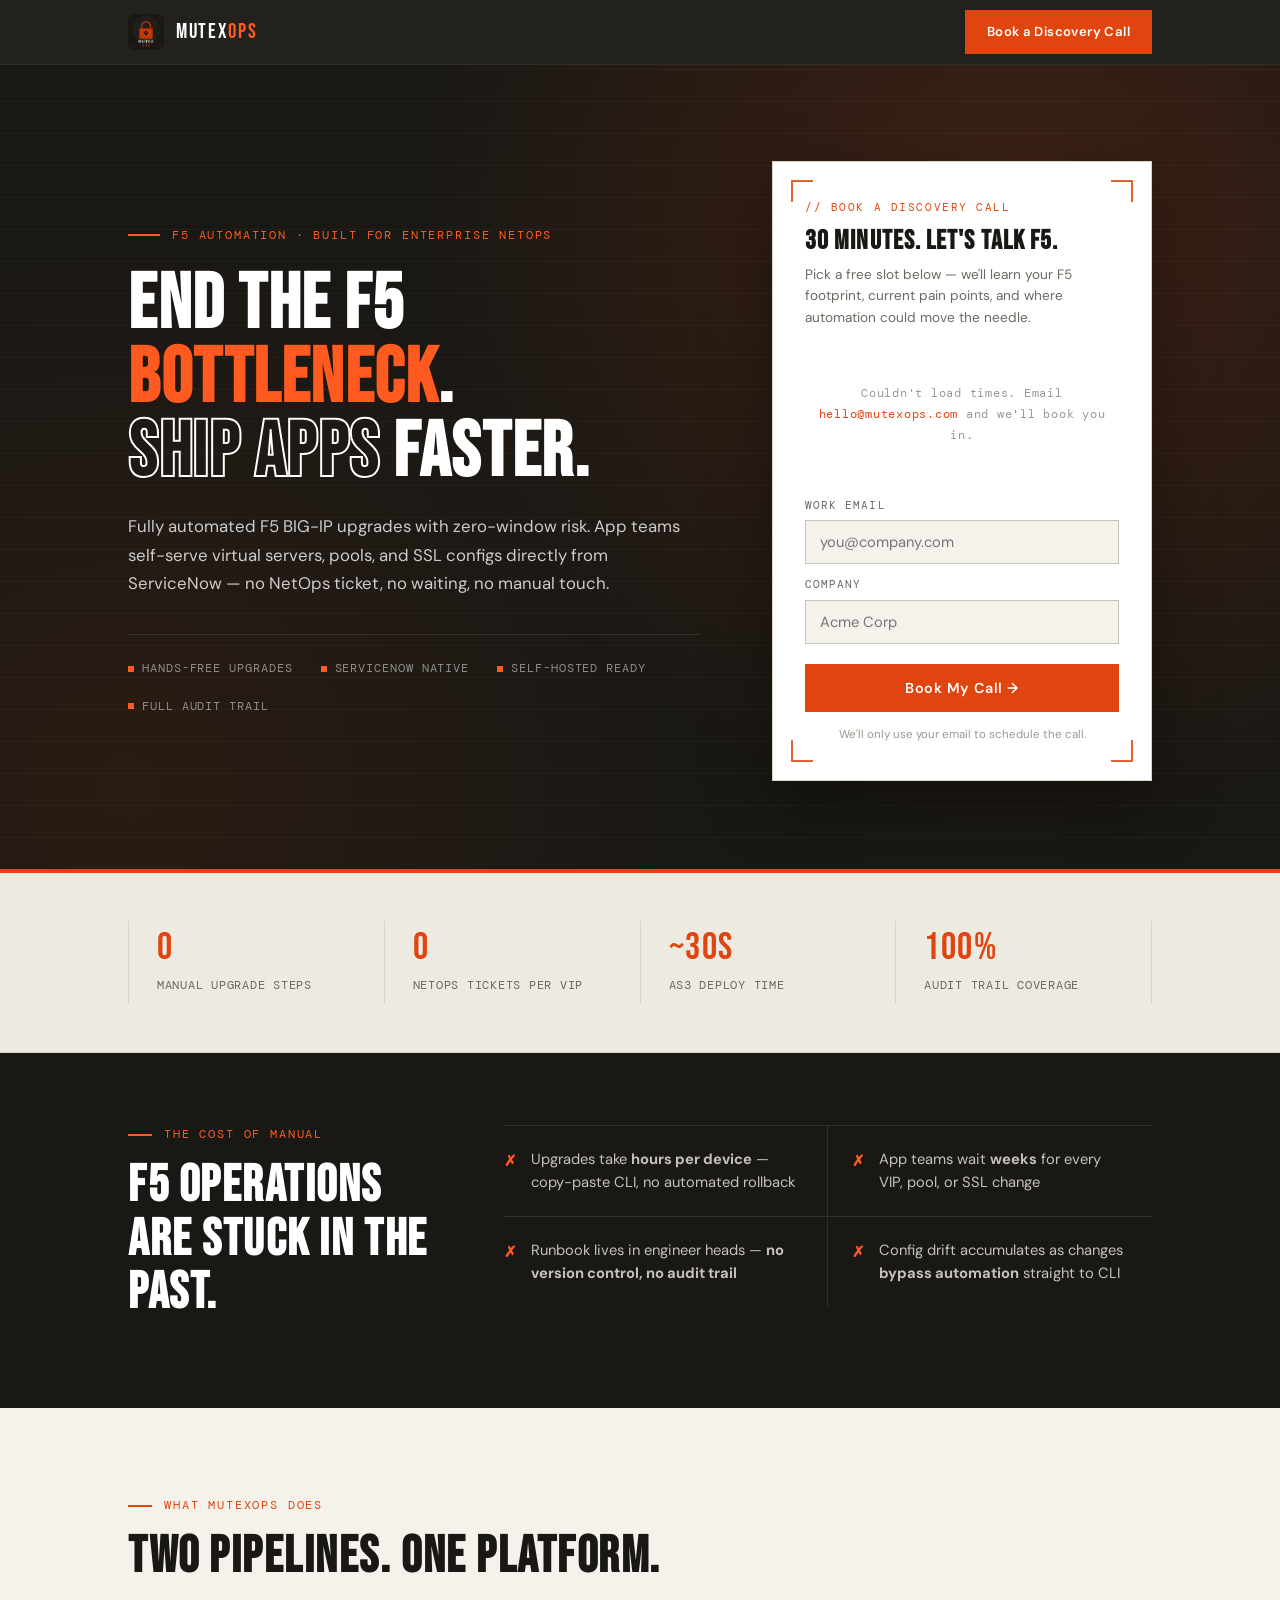
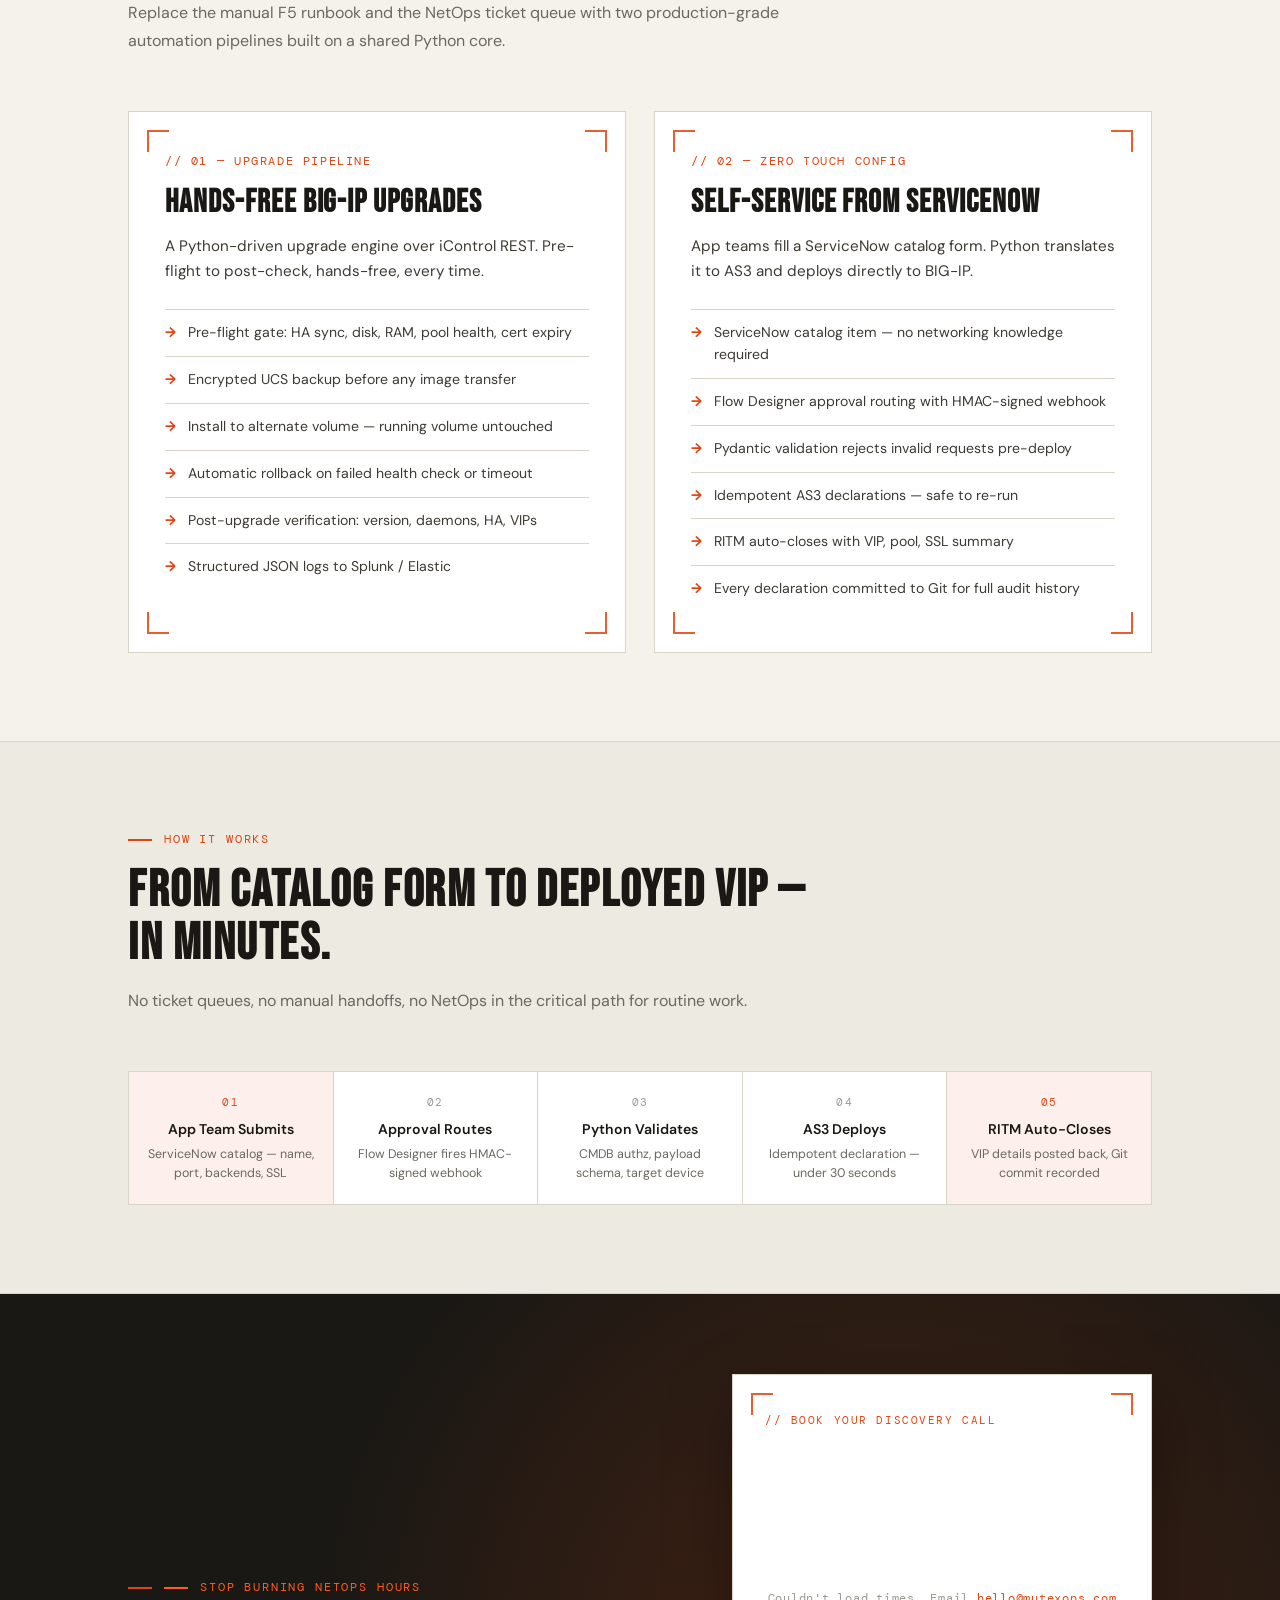
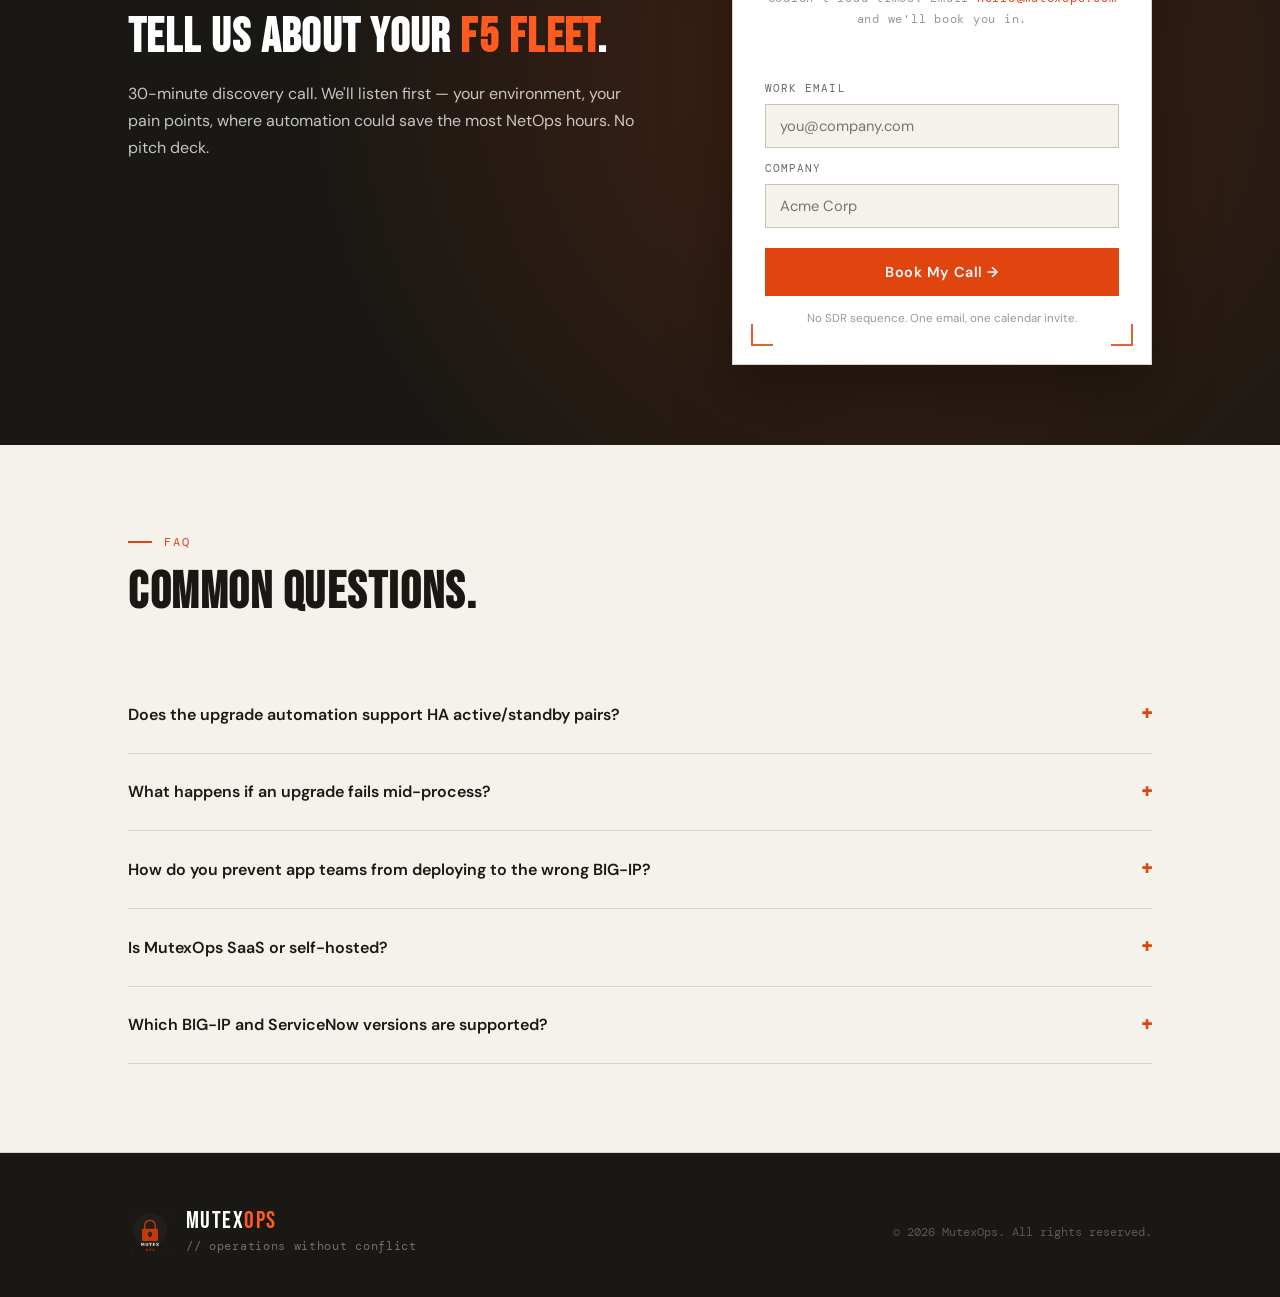
==== commit 37bb67b9: "updates" ====
--- a/index.html
+++ b/index.html
@@ -328,7 +328,102 @@
       line-height: 1.6;
     }
     .form-success.visible { display: block; }
-    .form-success.visible + form { display: none; }
+    .capture-card.booked .picker,
+    .capture-card.booked form { display: none; }
+
+    /* PICKER — date strip + time chips */
+    .picker { margin: 4px 0 18px; }
+    .picker-tz {
+      font-family: var(--font-mono);
+      font-size: 0.66rem;
+      color: var(--ink4);
+      letter-spacing: 0.1em;
+      text-transform: uppercase;
+      margin-bottom: 10px;
+    }
+    .picker-loading, .picker-empty {
+      padding: 32px 0;
+      text-align: center;
+      color: var(--ink4);
+      font-family: var(--font-mono);
+      font-size: 0.78rem;
+      letter-spacing: 0.06em;
+    }
+    .date-strip {
+      display: flex;
+      gap: 6px;
+      overflow-x: auto;
+      padding-bottom: 8px;
+      margin-bottom: 12px;
+      scrollbar-width: thin;
+    }
+    .date-pill {
+      flex-shrink: 0;
+      min-width: 64px;
+      padding: 8px 10px;
+      border: 1.5px solid var(--border2);
+      background: #fff;
+      cursor: pointer;
+      text-align: center;
+      font-family: var(--font-body);
+      transition: border-color 0.15s, background 0.15s;
+    }
+    .date-pill:hover { border-color: var(--ink3); }
+    .date-pill .day {
+      font-family: var(--font-mono);
+      font-size: 0.62rem;
+      color: var(--ink4);
+      letter-spacing: 0.12em;
+      text-transform: uppercase;
+    }
+    .date-pill .num {
+      font-family: var(--font-display);
+      font-size: 1.5rem;
+      color: var(--ink);
+      line-height: 1;
+      margin: 3px 0;
+      letter-spacing: 0.02em;
+    }
+    .date-pill .mon {
+      font-family: var(--font-mono);
+      font-size: 0.6rem;
+      color: var(--ink3);
+      letter-spacing: 0.1em;
+      text-transform: uppercase;
+    }
+    .date-pill.active {
+      border-color: var(--accent);
+      background: var(--accent-bg);
+    }
+    .date-pill.active .num,
+    .date-pill.active .mon { color: var(--accent); }
+
+    .time-chips {
+      display: grid;
+      grid-template-columns: repeat(3, 1fr);
+      gap: 6px;
+      max-height: 168px;
+      overflow-y: auto;
+      padding-right: 2px;
+    }
+    .time-chip {
+      padding: 9px 6px;
+      border: 1.5px solid var(--border2);
+      background: #fff;
+      cursor: pointer;
+      font-family: var(--font-mono);
+      font-size: 0.78rem;
+      color: var(--ink2);
+      text-align: center;
+      transition: border-color 0.15s, background 0.15s, color 0.15s;
+    }
+    .time-chip:hover { border-color: var(--ink3); }
+    .time-chip.active {
+      border-color: var(--accent);
+      background: var(--accent-bg);
+      color: var(--accent);
+      font-weight: 600;
+    }
 
     /* OUTCOMES STRIP */
     .outcomes {
@@ -678,7 +773,7 @@
       <img src="mutexops_logo.jpg" alt="MutexOps logo">
       <div class="nav-brand-text">MUTEX<span>OPS</span></div>
     </div>
-    <a href="#demo" class="nav-cta">Book a Demo</a>
+    <a href="#demo" class="nav-cta">Book a Discovery Call</a>
   </div>
 </nav>
 
@@ -708,29 +803,32 @@
       </div>
     </div>
 
-    <!-- EMAIL CAPTURE -->
-    <div class="capture-card" id="demo">
+    <!-- BOOKING CARD -->
+    <div class="capture-card" id="demo" data-card>
       <div class="brackets"><span></span></div>
-      <div class="capture-eyebrow">// Book a Live Walkthrough</div>
-      <h2>See it run on a real BIG-IP in 15 minutes.</h2>
-      <p>Drop your work email — we'll send a calendar link. No marketing sequence, no SDR call.</p>
-
-      <div class="form-success" id="form-success">
-        ✓ Thanks. We'll be in touch within one business day.
+      <div class="capture-eyebrow">// Book a Discovery Call</div>
+      <h2>30 minutes. Let's talk F5.</h2>
+      <p>Pick a free slot below — we'll learn your F5 footprint, current pain points, and where automation could move the needle.</p>
+
+      <div class="form-success" data-success></div>
+
+      <div class="picker" data-picker>
+        <div class="picker-loading">Loading available times…</div>
       </div>
 
       <form id="demo-form" novalidate onsubmit="return submitDemo(event, 'demo-form')">
+        <input type="hidden" name="slot" data-slot>
         <div class="form-row">
           <label for="email-1">Work Email</label>
           <input type="email" id="email-1" name="email" placeholder="you@company.com" required autocomplete="email">
-          <div class="form-error" id="error-1">Please use your business email — free providers aren't supported.</div>
         </div>
         <div class="form-row">
           <label for="company-1">Company</label>
           <input type="text" id="company-1" name="company" placeholder="Acme Corp" required>
         </div>
-        <button type="submit" class="submit-btn">Book My Demo →</button>
-        <div class="form-fineprint">We'll only use your email to schedule the demo.</div>
+        <div class="form-error" data-error></div>
+        <button type="submit" class="submit-btn">Book My Call →</button>
+        <div class="form-fineprint">We'll only use your email to schedule the call.</div>
       </form>
     </div>
   </div>
@@ -882,32 +980,35 @@
         <span style="background: var(--accent3); width: 24px; height: 2px;"></span>
         Stop Burning NetOps Hours
       </div>
-      <h2>See your <span class="accent">F5 fleet</span> running on autopilot.</h2>
-      <p>15-minute walkthrough on a live BIG-IP. We'll show the upgrade pipeline and the ServiceNow integration end-to-end. No slideware.</p>
+      <h2>Tell us about your <span class="accent">F5 fleet</span>.</h2>
+      <p>30-minute discovery call. We'll listen first — your environment, your pain points, where automation could save the most NetOps hours. No pitch deck.</p>
     </div>
 
-    <div class="capture-card">
+    <div class="capture-card" data-card>
       <div class="brackets"><span></span></div>
-      <div class="capture-eyebrow">// Book Your Walkthrough</div>
-      <h2>Get the live demo.</h2>
-      <p>Work email only. We'll reply with a calendar link.</p>
-
-      <div class="form-success" id="form-success-2">
-        ✓ Thanks. We'll be in touch within one business day.
+      <div class="capture-eyebrow">// Book Your Discovery Call</div>
+      <h2>Pick a time below.</h2>
+      <p>One click. We'll follow up with a Teams invite.</p>
+
+      <div class="form-success" data-success></div>
+
+      <div class="picker" data-picker>
+        <div class="picker-loading">Loading available times…</div>
       </div>
 
       <form id="demo-form-2" novalidate onsubmit="return submitDemo(event, 'demo-form-2')">
+        <input type="hidden" name="slot" data-slot>
         <div class="form-row">
           <label for="email-2">Work Email</label>
           <input type="email" id="email-2" name="email" placeholder="you@company.com" required autocomplete="email">
-          <div class="form-error" id="error-2">Please use your business email — free providers aren't supported.</div>
         </div>
         <div class="form-row">
           <label for="company-2">Company</label>
           <input type="text" id="company-2" name="company" placeholder="Acme Corp" required>
         </div>
-        <button type="submit" class="submit-btn">Book My Demo →</button>
-        <div class="form-fineprint">No SDR sequence. One email, one calendar link.</div>
+        <div class="form-error" data-error></div>
+        <button type="submit" class="submit-btn">Book My Call →</button>
+        <div class="form-fineprint">No SDR sequence. One email, one calendar invite.</div>
       </form>
     </div>
   </div>
@@ -998,44 +1099,187 @@
     'tutanota.com','fastmail.com','hey.com','duck.com','pm.me'
   ]);
 
+  // TODO: point this at your deployed backend
+  const API_BASE = 'http://localhost:8000';
+
+  let groupedSlots = {};   // { 'YYYY-MM-DD': ['ISO', 'ISO', ...] }
+  let timezone = '';
+
   function isBusinessEmail(email) {
     const m = /^[^\s@]+@([^\s@]+\.[^\s@]+)$/.exec(email.trim().toLowerCase());
     if (!m) return false;
     return !FREE_DOMAINS.has(m[1]);
   }
 
-  function submitDemo(event, formId) {
+  function fmtDate(isoDate) {
+    const d = new Date(isoDate + 'T00:00:00');
+    return {
+      day: d.toLocaleDateString('en-US', { weekday: 'short' }).toUpperCase(),
+      num: d.getDate(),
+      mon: d.toLocaleDateString('en-US', { month: 'short' }).toUpperCase(),
+    };
+  }
+
+  function fmtTime(isoDateTime) {
+    const t = new Date(isoDateTime);
+    return t.toLocaleTimeString('en-US', { hour: 'numeric', minute: '2-digit', hour12: true });
+  }
+
+  function fmtFull(isoDateTime) {
+    const t = new Date(isoDateTime);
+    return t.toLocaleString('en-US', {
+      weekday: 'short', month: 'short', day: 'numeric',
+      hour: 'numeric', minute: '2-digit', hour12: true
+    });
+  }
+
+  async function loadAvailability() {
+    const pickers = document.querySelectorAll('[data-picker]');
+
+    try {
+      const r = await fetch(`${API_BASE}/api/availability`);
+      if (!r.ok) throw new Error(`status ${r.status}`);
+      const data = await r.json();
+      timezone = data.timezone;
+
+      groupedSlots = {};
+      for (const iso of data.slots) {
+        const date = iso.slice(0, 10);
+        (groupedSlots[date] = groupedSlots[date] || []).push(iso);
+      }
+
+      pickers.forEach(renderPicker);
+    } catch (e) {
+      console.error('[MutexOps] availability fetch failed', e);
+      pickers.forEach(p => {
+        p.innerHTML = '<div class="picker-empty">Couldn\'t load times. Email <a href="mailto:hello@mutexops.com">hello@mutexops.com</a> and we\'ll book you in.</div>';
+      });
+    }
+  }
+
+  function renderPicker(pickerEl) {
+    const dates = Object.keys(groupedSlots).sort();
+    if (dates.length === 0) {
+      pickerEl.innerHTML = '<div class="picker-empty">No availability in the next 14 days. Please email hello@mutexops.com.</div>';
+      return;
+    }
+
+    const tzPretty = timezone.replace(/_/g, ' ');
+    pickerEl.innerHTML = `
+      <div class="picker-tz">All times in ${tzPretty}</div>
+      <div class="date-strip" data-role="dates">
+        ${dates.map((d, i) => {
+          const f = fmtDate(d);
+          return `<button type="button" class="date-pill${i === 0 ? ' active' : ''}" data-date="${d}">
+            <div class="day">${f.day}</div>
+            <div class="num">${f.num}</div>
+            <div class="mon">${f.mon}</div>
+          </button>`;
+        }).join('')}
+      </div>
+      <div class="time-chips" data-role="times"></div>
+    `;
+
+    const timesEl = pickerEl.querySelector('[data-role="times"]');
+    const renderTimes = (date) => {
+      timesEl.innerHTML = groupedSlots[date].map(iso =>
+        `<button type="button" class="time-chip" data-slot="${iso}">${fmtTime(iso)}</button>`
+      ).join('');
+    };
+
+    pickerEl.querySelectorAll('.date-pill').forEach(btn => {
+      btn.addEventListener('click', () => {
+        pickerEl.querySelectorAll('.date-pill').forEach(b => b.classList.remove('active'));
+        btn.classList.add('active');
+        renderTimes(btn.dataset.date);
+        // clear time selection on date change
+        const slotInput = pickerEl.closest('[data-card]').querySelector('[data-slot]');
+        if (slotInput) slotInput.value = '';
+      });
+    });
+
+    timesEl.addEventListener('click', (e) => {
+      const chip = e.target.closest('.time-chip');
+      if (!chip) return;
+      timesEl.querySelectorAll('.time-chip').forEach(c => c.classList.remove('active'));
+      chip.classList.add('active');
+      const card = pickerEl.closest('[data-card]');
+      card.querySelector('[data-slot]').value = chip.dataset.slot;
+      const errorEl = card.querySelector('[data-error]');
+      if (errorEl) errorEl.classList.remove('visible');
+    });
+
+    renderTimes(dates[0]);
+  }
+
+  async function submitDemo(event, formId) {
     event.preventDefault();
     const form = document.getElementById(formId);
+    const card = form.closest('[data-card]');
     const emailInput = form.querySelector('input[type="email"]');
-    const errorEl = form.querySelector('.form-error');
-    const email = emailInput.value;
+    const companyInput = form.querySelector('input[name="company"]');
+    const slotInput = form.querySelector('[data-slot]');
+    const errorEl = card.querySelector('[data-error]');
+    const successEl = card.querySelector('[data-success]');
+    const submitBtn = form.querySelector('.submit-btn');
+
+    const email = emailInput.value.trim();
+    const company = companyInput.value.trim();
+    const slot = slotInput ? slotInput.value : '';
+
+    const showError = (msg) => {
+      errorEl.textContent = msg;
+      errorEl.classList.add('visible');
+    };
+    errorEl.classList.remove('visible');
+    errorEl.textContent = '';
 
     if (!isBusinessEmail(email)) {
-      errorEl.classList.add('visible');
+      showError("Please use your business email — free providers aren't supported.");
       emailInput.focus();
       return false;
     }
-    errorEl.classList.remove('visible');
-
-    // Replace this with your endpoint (e.g. /api/leads, Formspree, HubSpot, etc.)
-    // For now: show success state and console.log payload.
-    const payload = {
-      email: email,
-      company: form.querySelector('input[name="company"]').value,
-      source: 'linkedin-ad',
-      page: 'f5-automation',
-      submitted_at: new Date().toISOString()
-    };
-    console.log('[MutexOps] demo request', payload);
-
-    // TODO: fetch('/api/leads', { method: 'POST', body: JSON.stringify(payload), headers: {'Content-Type':'application/json'} })
-
-    const successId = formId === 'demo-form' ? 'form-success' : 'form-success-2';
-    document.getElementById(successId).classList.add('visible');
-    form.style.display = 'none';
+    if (!company) {
+      showError('Company is required.');
+      companyInput.focus();
+      return false;
+    }
+    if (!slot) {
+      showError('Please pick a date and time above.');
+      return false;
+    }
+
+    const origLabel = submitBtn.textContent;
+    submitBtn.disabled = true;
+    submitBtn.textContent = 'Booking…';
+
+    try {
+      const r = await fetch(`${API_BASE}/api/leads`, {
+        method: 'POST',
+        headers: { 'Content-Type': 'application/json' },
+        body: JSON.stringify({ email, company, slot })
+      });
+      const result = await r.json().catch(() => ({}));
+      if (!r.ok) {
+        throw new Error(result.detail || `Booking failed (${r.status})`);
+      }
+
+      successEl.innerHTML = `
+        <div style="font-weight:600; margin-bottom:8px;">✓ Request received.</div>
+        <div>We'll send a Teams invite to <strong>${email}</strong> shortly.</div>
+        <div style="margin-top:8px; font-family: var(--font-mono); font-size: 0.78rem;">${fmtFull(result.booked_for)} · ${result.timezone.replace(/_/g, ' ')}</div>
+      `;
+      successEl.classList.add('visible');
+      card.classList.add('booked');
+    } catch (e) {
+      showError(e.message || 'Booking failed. Please try again.');
+      submitBtn.disabled = false;
+      submitBtn.textContent = origLabel;
+    }
     return false;
   }
+
+  document.addEventListener('DOMContentLoaded', loadAvailability);
 
   function toggleFaq(el) {
     const item = el.parentElement;
@@ -1057,15 +1301,5 @@
   });
 </script>
 
-<!-- 24/7 voice AI call widget -->
-<!-- TODO: replace data-widget-key with your live key (wk_live_...) -->
-<script
-  src="http://localhost:8000/widget.js"
-  data-widget-key="wk_live_RuiGvWlJrNizeYqZczYRa-RKBSkWtY0_"
-  data-label="Call us 24/7"
-  data-color="#e04510"
-  data-position="br"
-  defer></script>
-
 </body>
 </html>
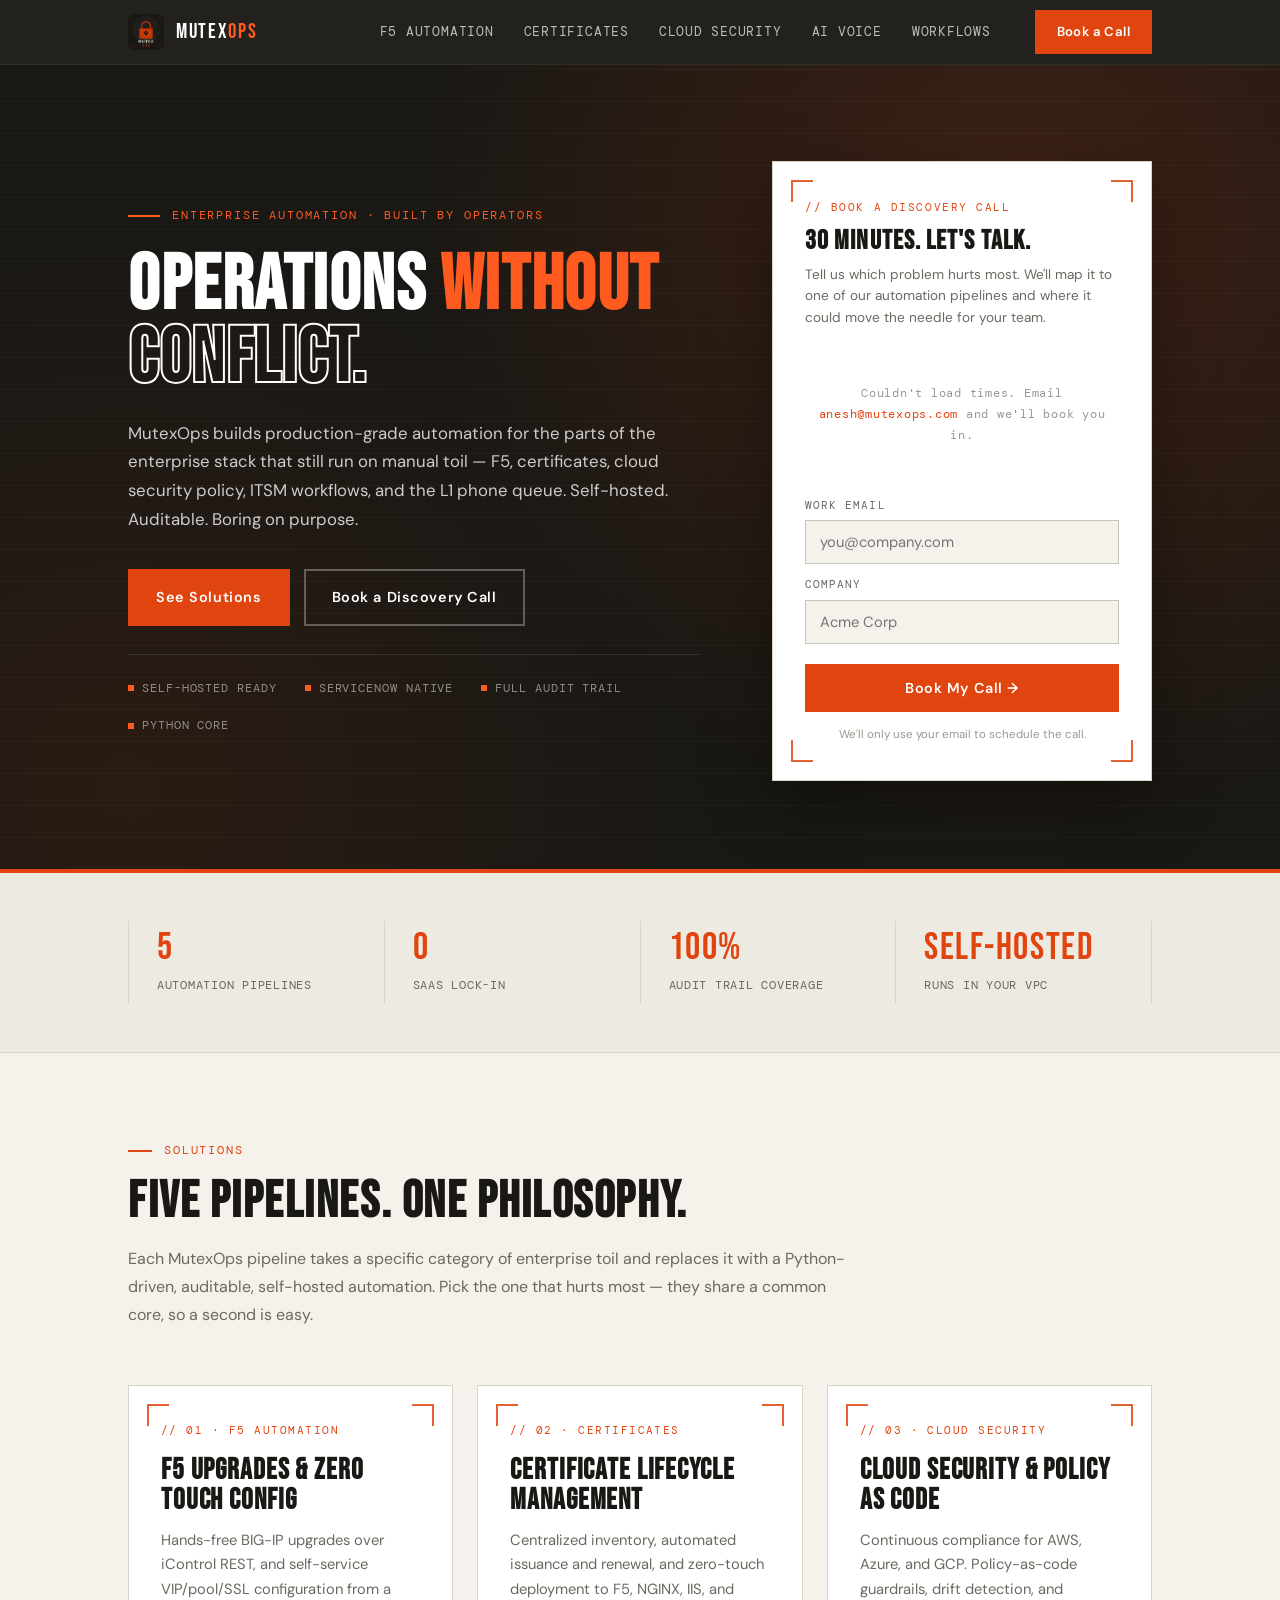
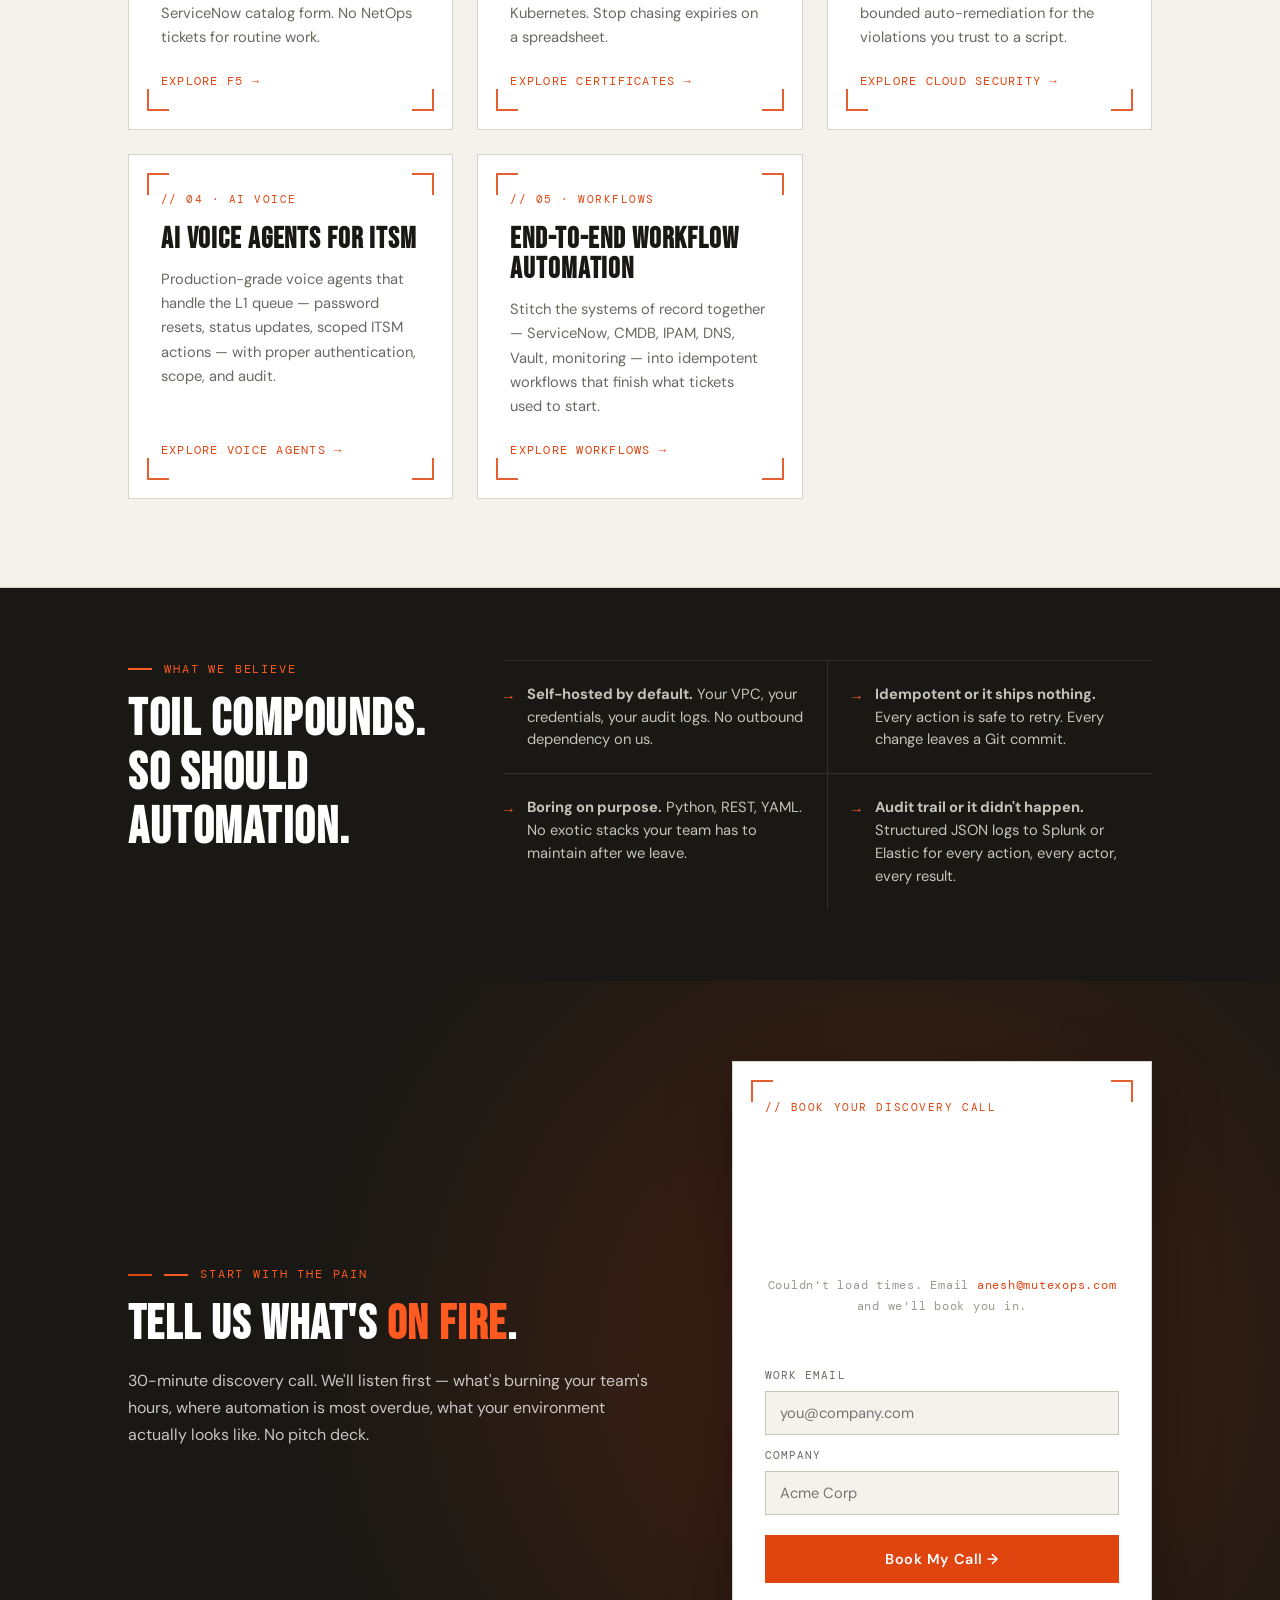
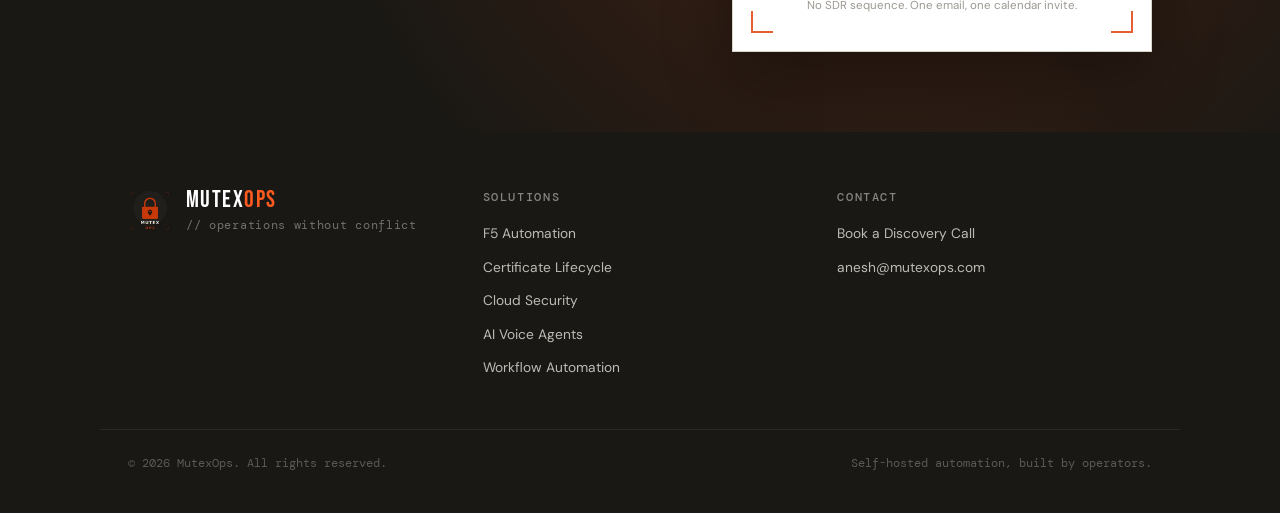
==== commit 0568b79d: "updates" ====
--- a/index.html
+++ b/index.html
@@ -4,15 +4,15 @@
   <meta charset="UTF-8">
   <meta name="viewport" content="width=device-width, initial-scale=1.0">
 
-  <title>F5 Automation for Enterprise NetOps | MutexOps</title>
-  <meta name="description" content="Eliminate F5 toil. Fully automated BIG-IP upgrades and ServiceNow self-service for app teams — no NetOps tickets, no manual touch.">
+  <title>MutexOps — Enterprise Automation Without the Toil</title>
+  <meta name="description" content="MutexOps builds production-grade automation for enterprise NetOps and SecOps — F5, certificates, cloud security, AI voice agents, and end-to-end workflow automation.">
   <meta name="robots" content="index, follow">
   <meta name="author" content="MutexOps">
   <link rel="canonical" href="https://mutexops.com/">
 
   <meta property="og:type" content="website">
-  <meta property="og:title" content="F5 Automation for Enterprise NetOps | MutexOps">
-  <meta property="og:description" content="Hands-free F5 upgrades. Self-serve F5 configs from ServiceNow. No tickets. No toil.">
+  <meta property="og:title" content="MutexOps — Enterprise Automation Without the Toil">
+  <meta property="og:description" content="Production-grade automation for F5, certificates, cloud security, AI voice agents, and workflows.">
   <meta property="og:url" content="https://mutexops.com/">
   <meta property="og:image" content="https://mutexops.com/mutexops_logo.jpg">
 
@@ -21,794 +21,63 @@
   <link rel="preconnect" href="https://fonts.googleapis.com">
   <link rel="preconnect" href="https://fonts.gstatic.com" crossorigin>
   <link href="https://fonts.googleapis.com/css2?family=DM+Mono:wght@400;500&family=Bebas+Neue&family=DM+Sans:wght@300;400;500;600;700&display=swap" rel="stylesheet">
-
-  <style>
-    :root {
-      --bg: #f5f2eb;
-      --bg2: #edeae2;
-      --surface: #ffffff;
-      --border: #d8d4c8;
-      --border2: #c8c4b8;
-      --ink: #1a1814;
-      --ink2: #3d3a34;
-      --ink3: #6b6860;
-      --ink4: #9b9890;
-      --accent: #e04510;
-      --accent2: #c8390a;
-      --accent3: #ff5a1f;
-      --accent-bg: rgba(224,69,16,0.08);
-      --accent-border: rgba(224,69,16,0.25);
-      --green: #2d6a4f;
-      --green-bg: rgba(45,106,79,0.08);
-      --font-display: 'Bebas Neue', sans-serif;
-      --font-body: 'DM Sans', sans-serif;
-      --font-mono: 'DM Mono', monospace;
-    }
-
-    *, *::before, *::after { box-sizing: border-box; margin: 0; padding: 0; }
-    html { scroll-behavior: smooth; }
-
-    body {
-      background: var(--bg);
-      color: var(--ink);
-      font-family: var(--font-body);
-      font-size: 15px;
-      line-height: 1.7;
-      -webkit-font-smoothing: antialiased;
-    }
-
-    a { color: var(--accent); text-decoration: none; }
-    a:hover { text-decoration: underline; }
-
-    .container { max-width: 1080px; margin: 0 auto; padding: 0 28px; position: relative; z-index: 1; }
-
-    /* Corner bracket motif — matches viewfinder corners on logo */
-    .brackets {
-      position: absolute;
-      inset: 18px;
-      pointer-events: none;
-      z-index: 1;
-    }
-    .brackets::before, .brackets::after,
-    .brackets > span::before, .brackets > span::after {
-      content: '';
-      position: absolute;
-      width: 22px;
-      height: 22px;
-      border: 2px solid var(--accent);
-      opacity: 0.85;
-    }
-    .brackets::before { top: 0; left: 0; border-right: none; border-bottom: none; }
-    .brackets::after  { top: 0; right: 0; border-left: none; border-bottom: none; }
-    .brackets > span::before { bottom: 0; left: 0; border-right: none; border-top: none; }
-    .brackets > span::after  { bottom: 0; right: 0; border-left: none; border-top: none; }
-
-    /* NAV */
-    nav {
-      position: sticky;
-      top: 0;
-      z-index: 100;
-      background: rgba(26,24,20,0.96);
-      border-bottom: 1px solid rgba(255,255,255,0.06);
-      backdrop-filter: blur(12px);
-    }
-    .nav-inner {
-      max-width: 1080px;
-      margin: 0 auto;
-      padding: 0 28px;
-      display: flex;
-      align-items: center;
-      justify-content: space-between;
-      height: 64px;
-    }
-    .nav-brand {
-      display: flex;
-      align-items: center;
-      gap: 12px;
-    }
-    .nav-brand img {
-      width: 36px;
-      height: 36px;
-      border-radius: 6px;
-      display: block;
-    }
-    .nav-brand-text {
-      font-family: var(--font-display);
-      font-size: 1.3rem;
-      letter-spacing: 0.08em;
-      color: #fff;
-      line-height: 1;
-    }
-    .nav-brand-text span { color: var(--accent3); }
-    .nav-cta {
-      background: var(--accent);
-      color: #fff !important;
-      padding: 9px 20px;
-      font-size: 0.82rem;
-      font-weight: 600;
-      letter-spacing: 0.03em;
-      border: 2px solid var(--accent);
-      transition: background 0.2s, border-color 0.2s;
-    }
-    .nav-cta:hover { background: var(--accent3); border-color: var(--accent3); text-decoration: none; }
-
-    /* HERO — dark, anchored on the logo */
-    .hero {
-      background: var(--ink);
-      color: #fff;
-      padding: 96px 0 88px;
-      position: relative;
-      overflow: hidden;
-      border-bottom: 4px solid var(--accent);
-    }
-    .hero::before {
-      content: '';
-      position: absolute;
-      inset: 0;
-      background-image: radial-gradient(circle at 80% 20%, rgba(224,69,16,0.18), transparent 50%),
-                        radial-gradient(circle at 10% 90%, rgba(224,69,16,0.08), transparent 40%);
-      pointer-events: none;
-    }
-    .hero::after {
-      content: '';
-      position: absolute;
-      inset: 0;
-      background-image: repeating-linear-gradient(
-        0deg, transparent, transparent 31px,
-        rgba(255,255,255,0.03) 31px, rgba(255,255,255,0.03) 32px
-      );
-      pointer-events: none;
-    }
-
-    .hero-inner {
-      position: relative;
-      z-index: 2;
-      display: grid;
-      grid-template-columns: 1fr 380px;
-      gap: 72px;
-      align-items: center;
-    }
-
-    .hero-eyebrow {
-      display: flex;
-      align-items: center;
-      gap: 12px;
-      margin-bottom: 24px;
-    }
-    .hero-eyebrow-line { width: 32px; height: 2px; background: var(--accent3); }
-    .hero-eyebrow-text {
-      font-family: var(--font-mono);
-      font-size: 0.72rem;
-      color: var(--accent3);
-      letter-spacing: 0.16em;
-      text-transform: uppercase;
-    }
-
-    h1 {
-      font-family: var(--font-display);
-      font-size: clamp(2.8rem, 6vw, 5.2rem);
-      line-height: 0.96;
-      letter-spacing: 0.02em;
-      color: #fff;
-      margin-bottom: 22px;
-    }
-    h1 .accent { color: var(--accent3); }
-    h1 .outline {
-      -webkit-text-stroke: 2px #fff;
-      color: transparent;
-    }
-
-    .hero-sub {
-      font-size: 1.05rem;
-      color: rgba(255,255,255,0.78);
-      max-width: 560px;
-      line-height: 1.7;
-      margin-bottom: 36px;
-    }
-
-    .hero-trust {
-      display: flex;
-      flex-wrap: wrap;
-      gap: 18px 28px;
-      margin-top: 28px;
-      padding-top: 24px;
-      border-top: 1px solid rgba(255,255,255,0.1);
-    }
-    .hero-trust span {
-      font-family: var(--font-mono);
-      font-size: 0.72rem;
-      color: rgba(255,255,255,0.5);
-      letter-spacing: 0.08em;
-      text-transform: uppercase;
-      display: flex;
-      align-items: center;
-      gap: 8px;
-    }
-    .hero-trust span::before {
-      content: '';
-      width: 6px; height: 6px;
-      background: var(--accent3);
-      display: inline-block;
-    }
-
-    /* Email capture card */
-    .capture-card {
-      position: relative;
-      background: #fff;
-      color: var(--ink);
-      padding: 36px 32px;
-      border: 1px solid var(--border);
-      box-shadow: 0 24px 60px rgba(0,0,0,0.35);
-    }
-    .capture-eyebrow {
-      font-family: var(--font-mono);
-      font-size: 0.7rem;
-      color: var(--accent);
-      letter-spacing: 0.14em;
-      text-transform: uppercase;
-      margin-bottom: 10px;
-    }
-    .capture-card h2 {
-      font-family: var(--font-display);
-      font-size: 1.7rem;
-      letter-spacing: 0.04em;
-      line-height: 1.05;
-      margin-bottom: 8px;
-      color: var(--ink);
-    }
-    .capture-card p {
-      font-size: 0.85rem;
-      color: var(--ink3);
-      margin-bottom: 22px;
-      line-height: 1.6;
-    }
-    .form-row { margin-bottom: 12px; }
-    .form-row label {
-      display: block;
-      font-family: var(--font-mono);
-      font-size: 0.66rem;
-      color: var(--ink3);
-      letter-spacing: 0.1em;
-      text-transform: uppercase;
-      margin-bottom: 6px;
-    }
-    .form-row input {
-      width: 100%;
-      padding: 11px 14px;
-      font-family: var(--font-body);
-      font-size: 0.92rem;
-      border: 1.5px solid var(--border2);
-      background: var(--bg);
-      color: var(--ink);
-      outline: none;
-      transition: border-color 0.15s, background 0.15s;
-    }
-    .form-row input:focus {
-      border-color: var(--accent);
-      background: #fff;
-    }
-    .form-error {
-      display: none;
-      font-size: 0.78rem;
-      color: var(--accent2);
-      margin-top: 6px;
-      font-family: var(--font-mono);
-    }
-    .form-error.visible { display: block; }
-    .submit-btn {
-      width: 100%;
-      background: var(--accent);
-      color: #fff;
-      padding: 13px 20px;
-      font-family: var(--font-body);
-      font-size: 0.9rem;
-      font-weight: 600;
-      letter-spacing: 0.04em;
-      border: 2px solid var(--accent);
-      cursor: pointer;
-      margin-top: 8px;
-      transition: background 0.2s, transform 0.15s;
-    }
-    .submit-btn:hover { background: var(--accent3); border-color: var(--accent3); transform: translateY(-1px); }
-    .form-fineprint {
-      font-size: 0.72rem;
-      color: var(--ink4);
-      text-align: center;
-      margin-top: 14px;
-      line-height: 1.5;
-    }
-    .form-success {
-      display: none;
-      padding: 20px;
-      background: var(--green-bg);
-      border: 1px solid rgba(45,106,79,0.25);
-      color: var(--green);
-      font-size: 0.88rem;
-      text-align: center;
-      line-height: 1.6;
-    }
-    .form-success.visible { display: block; }
-    .capture-card.booked .picker,
-    .capture-card.booked form { display: none; }
-
-    /* PICKER — date strip + time chips */
-    .picker { margin: 4px 0 18px; }
-    .picker-tz {
-      font-family: var(--font-mono);
-      font-size: 0.66rem;
-      color: var(--ink4);
-      letter-spacing: 0.1em;
-      text-transform: uppercase;
-      margin-bottom: 10px;
-    }
-    .picker-loading, .picker-empty {
-      padding: 32px 0;
-      text-align: center;
-      color: var(--ink4);
-      font-family: var(--font-mono);
-      font-size: 0.78rem;
-      letter-spacing: 0.06em;
-    }
-    .date-strip {
-      display: flex;
-      gap: 6px;
-      overflow-x: auto;
-      padding-bottom: 8px;
-      margin-bottom: 12px;
-      scrollbar-width: thin;
-    }
-    .date-pill {
-      flex-shrink: 0;
-      min-width: 64px;
-      padding: 8px 10px;
-      border: 1.5px solid var(--border2);
-      background: #fff;
-      cursor: pointer;
-      text-align: center;
-      font-family: var(--font-body);
-      transition: border-color 0.15s, background 0.15s;
-    }
-    .date-pill:hover { border-color: var(--ink3); }
-    .date-pill .day {
-      font-family: var(--font-mono);
-      font-size: 0.62rem;
-      color: var(--ink4);
-      letter-spacing: 0.12em;
-      text-transform: uppercase;
-    }
-    .date-pill .num {
-      font-family: var(--font-display);
-      font-size: 1.5rem;
-      color: var(--ink);
-      line-height: 1;
-      margin: 3px 0;
-      letter-spacing: 0.02em;
-    }
-    .date-pill .mon {
-      font-family: var(--font-mono);
-      font-size: 0.6rem;
-      color: var(--ink3);
-      letter-spacing: 0.1em;
-      text-transform: uppercase;
-    }
-    .date-pill.active {
-      border-color: var(--accent);
-      background: var(--accent-bg);
-    }
-    .date-pill.active .num,
-    .date-pill.active .mon { color: var(--accent); }
-
-    .time-chips {
-      display: grid;
-      grid-template-columns: repeat(3, 1fr);
-      gap: 6px;
-      max-height: 168px;
-      overflow-y: auto;
-      padding-right: 2px;
-    }
-    .time-chip {
-      padding: 9px 6px;
-      border: 1.5px solid var(--border2);
-      background: #fff;
-      cursor: pointer;
-      font-family: var(--font-mono);
-      font-size: 0.78rem;
-      color: var(--ink2);
-      text-align: center;
-      transition: border-color 0.15s, background 0.15s, color 0.15s;
-    }
-    .time-chip:hover { border-color: var(--ink3); }
-    .time-chip.active {
-      border-color: var(--accent);
-      background: var(--accent-bg);
-      color: var(--accent);
-      font-weight: 600;
-    }
-
-    /* OUTCOMES STRIP */
-    .outcomes {
-      background: var(--bg2);
-      border-bottom: 1px solid var(--border);
-      padding: 48px 0;
-    }
-    .outcomes-grid {
-      display: grid;
-      grid-template-columns: repeat(4, 1fr);
-      gap: 0;
-      border-left: 1px solid var(--border);
-    }
-    .outcome {
-      padding: 8px 28px;
-      border-right: 1px solid var(--border);
-    }
-    .outcome-num {
-      font-family: var(--font-display);
-      font-size: 2.4rem;
-      letter-spacing: 0.04em;
-      color: var(--ink);
-      line-height: 1;
-    }
-    .outcome-num span { color: var(--accent); }
-    .outcome-label {
-      font-size: 0.78rem;
-      color: var(--ink3);
-      text-transform: uppercase;
-      letter-spacing: 0.06em;
-      margin-top: 8px;
-      font-family: var(--font-mono);
-    }
-
-    /* SECTIONS */
-    .section { padding: 88px 0; border-bottom: 1px solid var(--border); position: relative; }
-    .section-header {
-      max-width: 720px;
-      margin-bottom: 56px;
-    }
-    .section-label {
-      font-family: var(--font-mono);
-      font-size: 0.72rem;
-      color: var(--accent);
-      letter-spacing: 0.16em;
-      text-transform: uppercase;
-      margin-bottom: 14px;
-      display: flex;
-      align-items: center;
-      gap: 12px;
-    }
-    .section-label::before {
-      content: '';
-      width: 24px; height: 2px;
-      background: var(--accent);
-    }
-    h2 {
-      font-family: var(--font-display);
-      font-size: clamp(2rem, 4vw, 3.2rem);
-      letter-spacing: 0.03em;
-      line-height: 1.05;
-      color: var(--ink);
-      margin-bottom: 16px;
-    }
-    .section-desc {
-      color: var(--ink3);
-      font-size: 1rem;
-      line-height: 1.75;
-    }
-
-    /* PROBLEM STRIP */
-    .problem-strip {
-      background: var(--ink);
-      color: var(--bg);
-      padding: 72px 0;
-    }
-    .problem-grid {
-      display: grid;
-      grid-template-columns: 320px 1fr;
-      gap: 56px;
-      align-items: start;
-    }
-    .problem-strip .section-label { color: var(--accent3); }
-    .problem-strip .section-label::before { background: var(--accent3); }
-    .problem-strip h2 { color: #fff; }
-    .pain-list { list-style: none; display: grid; grid-template-columns: 1fr 1fr; gap: 0; }
-    .pain-list li {
-      padding: 22px 24px 22px 0;
-      border-top: 1px solid rgba(255,255,255,0.1);
-      font-size: 0.92rem;
-      color: rgba(245,242,235,0.78);
-      line-height: 1.55;
-      display: flex;
-      gap: 14px;
-      align-items: flex-start;
-    }
-    .pain-list li:nth-child(odd) { border-right: 1px solid rgba(255,255,255,0.1); padding-right: 24px; }
-    .pain-list li:nth-child(even) { padding-left: 24px; }
-    .pain-icon {
-      color: var(--accent3);
-      font-family: var(--font-mono);
-      font-weight: 700;
-      flex-shrink: 0;
-      margin-top: 2px;
-    }
-
-    /* SOLUTION CARDS */
-    .solution-grid {
-      display: grid;
-      grid-template-columns: 1fr 1fr;
-      gap: 28px;
-    }
-    .solution-card {
-      background: var(--surface);
-      border: 1px solid var(--border);
-      padding: 40px 36px;
-      position: relative;
-      transition: transform 0.2s, box-shadow 0.2s;
-    }
-    .solution-card:hover {
-      transform: translateY(-2px);
-      box-shadow: 0 16px 40px rgba(26,24,20,0.08);
-    }
-    .solution-card-num {
-      font-family: var(--font-mono);
-      font-size: 0.72rem;
-      color: var(--accent);
-      letter-spacing: 0.14em;
-      margin-bottom: 14px;
-    }
-    .solution-card h3 {
-      font-family: var(--font-display);
-      font-size: 2rem;
-      letter-spacing: 0.03em;
-      line-height: 1.05;
-      margin-bottom: 14px;
-      color: var(--ink);
-    }
-    .solution-card p.lead {
-      color: var(--ink2);
-      font-size: 0.95rem;
-      line-height: 1.7;
-      margin-bottom: 24px;
-    }
-    .solution-card ul {
-      list-style: none;
-      border-top: 1px solid var(--border);
-    }
-    .solution-card ul li {
-      padding: 12px 0;
-      border-bottom: 1px solid var(--border);
-      font-size: 0.88rem;
-      color: var(--ink2);
-      display: flex;
-      gap: 12px;
-      align-items: flex-start;
-      line-height: 1.55;
-    }
-    .solution-card ul li:last-child { border-bottom: none; }
-    .solution-card ul li::before {
-      content: '→';
-      color: var(--accent);
-      font-weight: 700;
-      flex-shrink: 0;
-    }
-
-    /* FLOW */
-    .flow-diagram {
-      display: flex;
-      align-items: stretch;
-      gap: 0;
-      margin-top: 16px;
-      overflow-x: auto;
-      border: 1px solid var(--border);
-      background: var(--surface);
-    }
-    .flow-step {
-      flex: 1;
-      min-width: 140px;
-      padding: 22px 18px;
-      text-align: center;
-      position: relative;
-      border-right: 1px solid var(--border);
-    }
-    .flow-step:last-child { border-right: none; }
-    .flow-step-num {
-      font-family: var(--font-mono);
-      font-size: 0.66rem;
-      color: var(--ink4);
-      letter-spacing: 0.14em;
-      margin-bottom: 8px;
-    }
-    .flow-step-title {
-      font-family: var(--font-body);
-      font-size: 0.88rem;
-      font-weight: 600;
-      color: var(--ink);
-      margin-bottom: 6px;
-      line-height: 1.35;
-    }
-    .flow-step-sub {
-      font-size: 0.78rem;
-      color: var(--ink3);
-      line-height: 1.5;
-    }
-    .flow-step.active { background: var(--accent-bg); }
-    .flow-step.active .flow-step-num { color: var(--accent); }
-
-    /* CTA BANNER */
-    .cta-banner {
-      background: var(--ink);
-      color: #fff;
-      padding: 80px 0;
-      position: relative;
-      overflow: hidden;
-    }
-    .cta-banner::before {
-      content: '';
-      position: absolute;
-      inset: 0;
-      background-image: radial-gradient(circle at 70% 50%, rgba(224,69,16,0.22), transparent 60%);
-    }
-    .cta-banner-inner {
-      position: relative;
-      z-index: 2;
-      max-width: 1080px;
-      margin: 0 auto;
-      padding: 0 28px;
-      display: grid;
-      grid-template-columns: 1fr 420px;
-      gap: 64px;
-      align-items: center;
-    }
-    .cta-banner h2 {
-      color: #fff;
-      font-size: clamp(2rem, 4vw, 3rem);
-      margin-bottom: 16px;
-    }
-    .cta-banner h2 .accent { color: var(--accent3); }
-    .cta-banner p {
-      color: rgba(255,255,255,0.75);
-      font-size: 1rem;
-      max-width: 520px;
-      line-height: 1.7;
-    }
-
-    /* FAQ */
-    .faq-item { border-bottom: 1px solid var(--border); }
-    .faq-q {
-      padding: 22px 0;
-      font-size: 1rem;
-      font-weight: 600;
-      cursor: pointer;
-      display: flex;
-      justify-content: space-between;
-      align-items: center;
-      color: var(--ink);
-      user-select: none;
-      gap: 16px;
-    }
-    .faq-q:hover { color: var(--accent); }
-    .faq-arrow {
-      color: var(--accent);
-      font-size: 1.2rem;
-      transition: transform 0.25s;
-      flex-shrink: 0;
-      font-family: var(--font-mono);
-    }
-    .faq-item.open .faq-arrow { transform: rotate(45deg); }
-    .faq-a { max-height: 0; overflow: hidden; transition: max-height 0.3s ease; }
-    .faq-a p {
-      padding-bottom: 24px;
-      color: var(--ink3);
-      font-size: 0.92rem;
-      line-height: 1.8;
-    }
-    .faq-item.open .faq-a { max-height: 600px; }
-
-    /* FOOTER */
-    footer {
-      padding: 56px 0 40px;
-      background: var(--ink);
-      color: var(--bg);
-    }
-    .footer-inner {
-      max-width: 1080px;
-      margin: 0 auto;
-      padding: 0 28px;
-      display: flex;
-      justify-content: space-between;
-      align-items: center;
-      flex-wrap: wrap;
-      gap: 24px;
-    }
-    .footer-brand { display: flex; align-items: center; gap: 14px; }
-    .footer-brand img { width: 44px; height: 44px; border-radius: 6px; }
-    .footer-brand-text {
-      font-family: var(--font-display);
-      font-size: 1.5rem;
-      letter-spacing: 0.06em;
-      color: #fff;
-      line-height: 1;
-    }
-    .footer-brand-text span { color: var(--accent3); }
-    .footer-tagline {
-      font-size: 0.72rem;
-      color: rgba(245,242,235,0.4);
-      margin-top: 4px;
-      font-family: var(--font-mono);
-      letter-spacing: 0.06em;
-    }
-    .footer-copy { color: rgba(245,242,235,0.3); font-size: 0.72rem; font-family: var(--font-mono); }
-
-    code {
-      font-family: var(--font-mono);
-      font-size: 0.84em;
-      background: rgba(224,69,16,0.08);
-      border: 1px solid rgba(224,69,16,0.18);
-      color: var(--accent2);
-      padding: 1px 6px;
-    }
-
-    @media (max-width: 900px) {
-      .hero-inner { grid-template-columns: 1fr; gap: 48px; }
-      .capture-card { max-width: 480px; }
-      .problem-grid { grid-template-columns: 1fr; gap: 32px; }
-      .pain-list { grid-template-columns: 1fr; }
-      .pain-list li:nth-child(odd) { border-right: none; padding-right: 0; }
-      .pain-list li:nth-child(even) { padding-left: 0; }
-      .solution-grid { grid-template-columns: 1fr; }
-      .outcomes-grid { grid-template-columns: 1fr 1fr; }
-      .cta-banner-inner { grid-template-columns: 1fr; gap: 40px; }
-    }
-    @media (max-width: 560px) {
-      h1 { font-size: 2.6rem; }
-      .outcomes-grid { grid-template-columns: 1fr; }
-      .nav-cta { display: none; }
-    }
-  </style>
+  <link rel="stylesheet" href="assets/styles.css">
 </head>
 <body>
 
-<!-- NAV -->
 <nav aria-label="Main navigation">
   <div class="nav-inner">
-    <div class="nav-brand">
+    <a href="index.html" class="nav-brand">
       <img src="mutexops_logo.jpg" alt="MutexOps logo">
       <div class="nav-brand-text">MUTEX<span>OPS</span></div>
-    </div>
-    <a href="#demo" class="nav-cta">Book a Discovery Call</a>
+    </a>
+    <div class="nav-links" id="nav-links">
+      <a href="f5.html">F5 Automation</a>
+      <a href="certificate-lifecycle.html">Certificates</a>
+      <a href="cloud-security.html">Cloud Security</a>
+      <a href="ai-voice-agents.html">AI Voice</a>
+      <a href="workflow-automation.html">Workflows</a>
+    </div>
+    <button class="nav-toggle" aria-label="Toggle navigation">MENU</button>
+    <a href="#demo" class="nav-cta">Book a Call</a>
   </div>
 </nav>
 
-<!-- HERO -->
-<section class="hero" aria-labelledby="hero-h1">
+<section class="hero">
   <div class="container hero-inner">
     <div>
       <div class="hero-eyebrow">
         <div class="hero-eyebrow-line"></div>
-        <div class="hero-eyebrow-text">F5 Automation · Built for Enterprise NetOps</div>
-      </div>
-
-      <h1 id="hero-h1">
-        End the F5 <span class="accent">Bottleneck</span>.<br>
-        <span class="outline">Ship Apps</span> Faster.
+        <div class="hero-eyebrow-text">Enterprise Automation · Built by Operators</div>
+      </div>
+
+      <h1>
+        Operations <span class="accent">Without</span><br>
+        <span class="outline">Conflict.</span>
       </h1>
 
       <p class="hero-sub">
-        Fully automated F5 BIG-IP upgrades with zero-window risk. App teams self-serve virtual servers, pools, and SSL configs directly from ServiceNow — no NetOps ticket, no waiting, no manual touch.
+        MutexOps builds production-grade automation for the parts of the enterprise stack that still run on manual toil — F5, certificates, cloud security policy, ITSM workflows, and the L1 phone queue. Self-hosted. Auditable. Boring on purpose.
       </p>
 
+      <div class="hero-cta-row">
+        <a href="#solutions" class="hero-cta">See Solutions</a>
+        <a href="#demo" class="hero-cta ghost">Book a Discovery Call</a>
+      </div>
+
       <div class="hero-trust">
-        <span>Hands-Free Upgrades</span>
+        <span>Self-Hosted Ready</span>
         <span>ServiceNow Native</span>
-        <span>Self-Hosted Ready</span>
         <span>Full Audit Trail</span>
-      </div>
-    </div>
-
-    <!-- BOOKING CARD -->
+        <span>Python Core</span>
+      </div>
+    </div>
+
     <div class="capture-card" id="demo" data-card>
       <div class="brackets"><span></span></div>
       <div class="capture-eyebrow">// Book a Discovery Call</div>
-      <h2>30 minutes. Let's talk F5.</h2>
-      <p>Pick a free slot below — we'll learn your F5 footprint, current pain points, and where automation could move the needle.</p>
+      <h2>30 minutes. Let's talk.</h2>
+      <p>Tell us which problem hurts most. We'll map it to one of our automation pipelines and where it could move the needle for your team.</p>
 
       <div class="form-success" data-success></div>
 
@@ -816,7 +85,7 @@
         <div class="picker-loading">Loading available times…</div>
       </div>
 
-      <form id="demo-form" novalidate onsubmit="return submitDemo(event, 'demo-form')">
+      <form id="demo-form" novalidate onsubmit="return submitDemo(event, 'demo-form')" data-interest="general">
         <input type="hidden" name="slot" data-slot>
         <div class="form-row">
           <label for="email-1">Work Email</label>
@@ -834,154 +103,121 @@
   </div>
 </section>
 
-<!-- OUTCOMES -->
 <div class="outcomes">
   <div class="container">
     <div class="outcomes-grid">
       <div class="outcome">
+        <div class="outcome-num"><span>5</span></div>
+        <div class="outcome-label">Automation pipelines</div>
+      </div>
+      <div class="outcome">
         <div class="outcome-num"><span>0</span></div>
-        <div class="outcome-label">Manual upgrade steps</div>
-      </div>
-      <div class="outcome">
-        <div class="outcome-num"><span>0</span></div>
-        <div class="outcome-label">NetOps tickets per VIP</div>
-      </div>
-      <div class="outcome">
-        <div class="outcome-num"><span>~30s</span></div>
-        <div class="outcome-label">AS3 deploy time</div>
+        <div class="outcome-label">SaaS lock-in</div>
       </div>
       <div class="outcome">
         <div class="outcome-num"><span>100%</span></div>
         <div class="outcome-label">Audit trail coverage</div>
       </div>
+      <div class="outcome">
+        <div class="outcome-num"><span>Self-Hosted</span></div>
+        <div class="outcome-label">Runs in your VPC</div>
+      </div>
     </div>
   </div>
 </div>
 
-<!-- PROBLEM -->
-<section class="problem-strip" id="problem">
+<section class="section" id="solutions">
+  <div class="container">
+    <div class="section-header">
+      <div class="section-label">Solutions</div>
+      <h2>Five Pipelines. One Philosophy.</h2>
+      <p class="section-desc">
+        Each MutexOps pipeline takes a specific category of enterprise toil and replaces it with a Python-driven, auditable, self-hosted automation. Pick the one that hurts most — they share a common core, so a second is easy.
+      </p>
+    </div>
+
+    <div class="hub-grid">
+      <a href="f5.html" class="hub-card">
+        <div class="brackets"><span></span></div>
+        <div class="hub-card-tag">// 01 · F5 Automation</div>
+        <h3>F5 Upgrades & Zero Touch Config</h3>
+        <p>Hands-free BIG-IP upgrades over iControl REST, and self-service VIP/pool/SSL configuration from a ServiceNow catalog form. No NetOps tickets for routine work.</p>
+        <span class="hub-card-arrow">Explore F5</span>
+      </a>
+
+      <a href="certificate-lifecycle.html" class="hub-card">
+        <div class="brackets"><span></span></div>
+        <div class="hub-card-tag">// 02 · Certificates</div>
+        <h3>Certificate Lifecycle Management</h3>
+        <p>Centralized inventory, automated issuance and renewal, and zero-touch deployment to F5, NGINX, IIS, and Kubernetes. Stop chasing expiries on a spreadsheet.</p>
+        <span class="hub-card-arrow">Explore Certificates</span>
+      </a>
+
+      <a href="cloud-security.html" class="hub-card">
+        <div class="brackets"><span></span></div>
+        <div class="hub-card-tag">// 03 · Cloud Security</div>
+        <h3>Cloud Security & Policy as Code</h3>
+        <p>Continuous compliance for AWS, Azure, and GCP. Policy-as-code guardrails, drift detection, and bounded auto-remediation for the violations you trust to a script.</p>
+        <span class="hub-card-arrow">Explore Cloud Security</span>
+      </a>
+
+      <a href="ai-voice-agents.html" class="hub-card">
+        <div class="brackets"><span></span></div>
+        <div class="hub-card-tag">// 04 · AI Voice</div>
+        <h3>AI Voice Agents for ITSM</h3>
+        <p>Production-grade voice agents that handle the L1 queue — password resets, status updates, scoped ITSM actions — with proper authentication, scope, and audit.</p>
+        <span class="hub-card-arrow">Explore Voice Agents</span>
+      </a>
+
+      <a href="workflow-automation.html" class="hub-card">
+        <div class="brackets"><span></span></div>
+        <div class="hub-card-tag">// 05 · Workflows</div>
+        <h3>End-to-End Workflow Automation</h3>
+        <p>Stitch the systems of record together — ServiceNow, CMDB, IPAM, DNS, Vault, monitoring — into idempotent workflows that finish what tickets used to start.</p>
+        <span class="hub-card-arrow">Explore Workflows</span>
+      </a>
+    </div>
+  </div>
+</section>
+
+<section class="problem-strip">
   <div class="container">
     <div class="problem-grid">
       <div>
-        <div class="section-label">The Cost of Manual</div>
-        <h2>F5 Operations Are Stuck in the Past.</h2>
+        <div class="section-label">What We Believe</div>
+        <h2>Toil Compounds. So Should Automation.</h2>
       </div>
       <ul class="pain-list">
         <li>
-          <span class="pain-icon">✗</span>
-          <span>Upgrades take <strong>hours per device</strong> — copy-paste CLI, no automated rollback</span>
-        </li>
-        <li>
-          <span class="pain-icon">✗</span>
-          <span>App teams wait <strong>weeks</strong> for every VIP, pool, or SSL change</span>
-        </li>
-        <li>
-          <span class="pain-icon">✗</span>
-          <span>Runbook lives in engineer heads — <strong>no version control, no audit trail</strong></span>
-        </li>
-        <li>
-          <span class="pain-icon">✗</span>
-          <span>Config drift accumulates as changes <strong>bypass automation</strong> straight to CLI</span>
+          <span class="pain-icon">→</span>
+          <span><strong>Self-hosted by default.</strong> Your VPC, your credentials, your audit logs. No outbound dependency on us.</span>
+        </li>
+        <li>
+          <span class="pain-icon">→</span>
+          <span><strong>Idempotent or it ships nothing.</strong> Every action is safe to retry. Every change leaves a Git commit.</span>
+        </li>
+        <li>
+          <span class="pain-icon">→</span>
+          <span><strong>Boring on purpose.</strong> Python, REST, YAML. No exotic stacks your team has to maintain after we leave.</span>
+        </li>
+        <li>
+          <span class="pain-icon">→</span>
+          <span><strong>Audit trail or it didn't happen.</strong> Structured JSON logs to Splunk or Elastic for every action, every actor, every result.</span>
         </li>
       </ul>
     </div>
   </div>
 </section>
 
-<!-- SOLUTION -->
-<section class="section" id="solution">
-  <div class="container">
-    <div class="section-header">
-      <div class="section-label">What MutexOps Does</div>
-      <h2>Two Pipelines. One Platform.</h2>
-      <p class="section-desc">
-        Replace the manual F5 runbook and the NetOps ticket queue with two production-grade automation pipelines built on a shared Python core.
-      </p>
-    </div>
-
-    <div class="solution-grid">
-      <div class="solution-card">
-        <div class="brackets"><span></span></div>
-        <div class="solution-card-num">// 01 — UPGRADE PIPELINE</div>
-        <h3>Hands-Free BIG-IP Upgrades</h3>
-        <p class="lead">A Python-driven upgrade engine over iControl REST. Pre-flight to post-check, hands-free, every time.</p>
-        <ul>
-          <li>Pre-flight gate: HA sync, disk, RAM, pool health, cert expiry</li>
-          <li>Encrypted UCS backup before any image transfer</li>
-          <li>Install to alternate volume — running volume untouched</li>
-          <li>Automatic rollback on failed health check or timeout</li>
-          <li>Post-upgrade verification: version, daemons, HA, VIPs</li>
-          <li>Structured JSON logs to Splunk / Elastic</li>
-        </ul>
-      </div>
-
-      <div class="solution-card">
-        <div class="brackets"><span></span></div>
-        <div class="solution-card-num">// 02 — ZERO TOUCH CONFIG</div>
-        <h3>Self-Service from ServiceNow</h3>
-        <p class="lead">App teams fill a ServiceNow catalog form. Python translates it to AS3 and deploys directly to BIG-IP.</p>
-        <ul>
-          <li>ServiceNow catalog item — no networking knowledge required</li>
-          <li>Flow Designer approval routing with HMAC-signed webhook</li>
-          <li>Pydantic validation rejects invalid requests pre-deploy</li>
-          <li>Idempotent AS3 declarations — safe to re-run</li>
-          <li>RITM auto-closes with VIP, pool, SSL summary</li>
-          <li>Every declaration committed to Git for full audit history</li>
-        </ul>
-      </div>
-    </div>
-  </div>
-</section>
-
-<!-- HOW IT WORKS -->
-<section class="section" style="background: var(--bg2);" id="how">
-  <div class="container">
-    <div class="section-header">
-      <div class="section-label">How It Works</div>
-      <h2>From Catalog Form to Deployed VIP — In Minutes.</h2>
-      <p class="section-desc">No ticket queues, no manual handoffs, no NetOps in the critical path for routine work.</p>
-    </div>
-
-    <div class="flow-diagram" role="list" aria-label="Zero touch deployment pipeline">
-      <div class="flow-step active" role="listitem">
-        <div class="flow-step-num">01</div>
-        <div class="flow-step-title">App Team Submits</div>
-        <div class="flow-step-sub">ServiceNow catalog — name, port, backends, SSL</div>
-      </div>
-      <div class="flow-step" role="listitem">
-        <div class="flow-step-num">02</div>
-        <div class="flow-step-title">Approval Routes</div>
-        <div class="flow-step-sub">Flow Designer fires HMAC-signed webhook</div>
-      </div>
-      <div class="flow-step" role="listitem">
-        <div class="flow-step-num">03</div>
-        <div class="flow-step-title">Python Validates</div>
-        <div class="flow-step-sub">CMDB authz, payload schema, target device</div>
-      </div>
-      <div class="flow-step" role="listitem">
-        <div class="flow-step-num">04</div>
-        <div class="flow-step-title">AS3 Deploys</div>
-        <div class="flow-step-sub">Idempotent declaration — under 30 seconds</div>
-      </div>
-      <div class="flow-step active" role="listitem">
-        <div class="flow-step-num">05</div>
-        <div class="flow-step-title">RITM Auto-Closes</div>
-        <div class="flow-step-sub">VIP details posted back, Git commit recorded</div>
-      </div>
-    </div>
-  </div>
-</section>
-
-<!-- CTA BANNER -->
 <section class="cta-banner" id="demo2">
   <div class="cta-banner-inner">
     <div>
       <div class="section-label" style="color: var(--accent3); margin-bottom: 16px;">
         <span style="background: var(--accent3); width: 24px; height: 2px;"></span>
-        Stop Burning NetOps Hours
-      </div>
-      <h2>Tell us about your <span class="accent">F5 fleet</span>.</h2>
-      <p>30-minute discovery call. We'll listen first — your environment, your pain points, where automation could save the most NetOps hours. No pitch deck.</p>
+        Start with the Pain
+      </div>
+      <h2>Tell us what's <span class="accent">on fire</span>.</h2>
+      <p>30-minute discovery call. We'll listen first — what's burning your team's hours, where automation is most overdue, what your environment actually looks like. No pitch deck.</p>
     </div>
 
     <div class="capture-card" data-card>
@@ -996,7 +232,7 @@
         <div class="picker-loading">Loading available times…</div>
       </div>
 
-      <form id="demo-form-2" novalidate onsubmit="return submitDemo(event, 'demo-form-2')">
+      <form id="demo-form-2" novalidate onsubmit="return submitDemo(event, 'demo-form-2')" data-interest="general">
         <input type="hidden" name="slot" data-slot>
         <div class="form-row">
           <label for="email-2">Work Email</label>
@@ -1014,292 +250,41 @@
   </div>
 </section>
 
-<!-- FAQ -->
-<section class="section" id="faq">
-  <div class="container">
-    <div class="section-header">
-      <div class="section-label">FAQ</div>
-      <h2>Common Questions.</h2>
-    </div>
-
-    <div itemscope itemtype="https://schema.org/FAQPage">
-      <div class="faq-item" itemscope itemprop="mainEntity" itemtype="https://schema.org/Question">
-        <div class="faq-q" onclick="toggleFaq(this)" role="button" tabindex="0" aria-expanded="false">
-          <span itemprop="name">Does the upgrade automation support HA active/standby pairs?</span>
-          <span class="faq-arrow">+</span>
-        </div>
-        <div class="faq-a" itemscope itemprop="acceptedAnswer" itemtype="https://schema.org/Answer">
-          <p itemprop="text">Yes. The engine upgrades the standby unit first, verifies health, then fails over and upgrades the original active. Pre-flight blocks the upgrade if HA sync state isn't "In Sync" — no partial-state upgrades.</p>
-        </div>
-      </div>
-
-      <div class="faq-item" itemscope itemprop="mainEntity" itemtype="https://schema.org/Question">
-        <div class="faq-q" onclick="toggleFaq(this)" role="button" tabindex="0" aria-expanded="false">
-          <span itemprop="name">What happens if an upgrade fails mid-process?</span>
-          <span class="faq-arrow">+</span>
-        </div>
-        <div class="faq-a" itemscope itemprop="acceptedAnswer" itemtype="https://schema.org/Answer">
-          <p itemprop="text">The RollbackManager reboots back to the previously active boot volume — no re-installation needed because we always install to the alternate volume. If volume rollback fails, UCS restore fires as a last resort.</p>
-        </div>
-      </div>
-
-      <div class="faq-item" itemscope itemprop="mainEntity" itemtype="https://schema.org/Question">
-        <div class="faq-q" onclick="toggleFaq(this)" role="button" tabindex="0" aria-expanded="false">
-          <span itemprop="name">How do you prevent app teams from deploying to the wrong BIG-IP?</span>
-          <span class="faq-arrow">+</span>
-        </div>
-        <div class="faq-a" itemscope itemprop="acceptedAnswer" itemtype="https://schema.org/Answer">
-          <p itemprop="text">The target BIG-IP field is a CMDB reference — app teams pick from devices their team is pre-authorized for. The webhook re-validates team-to-device authorization before building any AS3 declaration.</p>
-        </div>
-      </div>
-
-      <div class="faq-item" itemscope itemprop="mainEntity" itemtype="https://schema.org/Question">
-        <div class="faq-q" onclick="toggleFaq(this)" role="button" tabindex="0" aria-expanded="false">
-          <span itemprop="name">Is MutexOps SaaS or self-hosted?</span>
-          <span class="faq-arrow">+</span>
-        </div>
-        <div class="faq-a" itemscope itemprop="acceptedAnswer" itemtype="https://schema.org/Answer">
-          <p itemprop="text">Self-hosted. The Python engine runs in your VPC, talks to your BIG-IPs over your existing management network, and reads BIG-IP credentials from your Vault. No outbound dependency on MutexOps infrastructure.</p>
-        </div>
-      </div>
-
-      <div class="faq-item" itemscope itemprop="mainEntity" itemtype="https://schema.org/Question">
-        <div class="faq-q" onclick="toggleFaq(this)" role="button" tabindex="0" aria-expanded="false">
-          <span itemprop="name">Which BIG-IP and ServiceNow versions are supported?</span>
-          <span class="faq-arrow">+</span>
-        </div>
-        <div class="faq-a" itemscope itemprop="acceptedAnswer" itemtype="https://schema.org/Answer">
-          <p itemprop="text">The upgrade engine supports BIG-IP across currently supported major versions. The zero touch pipeline requires AS3 on a recent release. ServiceNow Flow Designer is required for the webhook integration; the REST API integration works on any modern ServiceNow release.</p>
-        </div>
-      </div>
-    </div>
-  </div>
-</section>
-
-<!-- FOOTER -->
 <footer>
   <div class="footer-inner">
-    <div class="footer-brand">
-      <img src="mutexops_logo.jpg" alt="MutexOps logo">
-      <div>
-        <div class="footer-brand-text">MUTEX<span>OPS</span></div>
-        <div class="footer-tagline">// operations without conflict</div>
-      </div>
-    </div>
+    <div>
+      <div class="footer-brand">
+        <img src="mutexops_logo.jpg" alt="MutexOps logo">
+        <div>
+          <div class="footer-brand-text">MUTEX<span>OPS</span></div>
+          <div class="footer-tagline">// operations without conflict</div>
+        </div>
+      </div>
+    </div>
+    <div class="footer-col">
+      <h4>Solutions</h4>
+      <ul>
+        <li><a href="f5.html">F5 Automation</a></li>
+        <li><a href="certificate-lifecycle.html">Certificate Lifecycle</a></li>
+        <li><a href="cloud-security.html">Cloud Security</a></li>
+        <li><a href="ai-voice-agents.html">AI Voice Agents</a></li>
+        <li><a href="workflow-automation.html">Workflow Automation</a></li>
+      </ul>
+    </div>
+    <div class="footer-col">
+      <h4>Contact</h4>
+      <ul>
+        <li><a href="#demo">Book a Discovery Call</a></li>
+        <li><a href="mailto:anesh@mutexops.com">anesh@mutexops.com</a></li>
+      </ul>
+    </div>
+  </div>
+  <div class="footer-bottom">
     <div class="footer-copy">© 2026 MutexOps. All rights reserved.</div>
+    <div class="footer-copy">Self-hosted automation, built by operators.</div>
   </div>
 </footer>
 
-<script>
-  const FREE_DOMAINS = new Set([
-    'gmail.com','googlemail.com','yahoo.com','yahoo.co.uk','yahoo.co.in',
-    'hotmail.com','hotmail.co.uk','outlook.com','live.com','msn.com',
-    'icloud.com','me.com','mac.com','aol.com','protonmail.com','proton.me',
-    'gmx.com','gmx.de','mail.com','yandex.com','yandex.ru','zoho.com',
-    'tutanota.com','fastmail.com','hey.com','duck.com','pm.me'
-  ]);
-
-  // TODO: point this at your deployed backend
-  const API_BASE = 'http://localhost:8000';
-
-  let groupedSlots = {};   // { 'YYYY-MM-DD': ['ISO', 'ISO', ...] }
-  let timezone = '';
-
-  function isBusinessEmail(email) {
-    const m = /^[^\s@]+@([^\s@]+\.[^\s@]+)$/.exec(email.trim().toLowerCase());
-    if (!m) return false;
-    return !FREE_DOMAINS.has(m[1]);
-  }
-
-  function fmtDate(isoDate) {
-    const d = new Date(isoDate + 'T00:00:00');
-    return {
-      day: d.toLocaleDateString('en-US', { weekday: 'short' }).toUpperCase(),
-      num: d.getDate(),
-      mon: d.toLocaleDateString('en-US', { month: 'short' }).toUpperCase(),
-    };
-  }
-
-  function fmtTime(isoDateTime) {
-    const t = new Date(isoDateTime);
-    return t.toLocaleTimeString('en-US', { hour: 'numeric', minute: '2-digit', hour12: true });
-  }
-
-  function fmtFull(isoDateTime) {
-    const t = new Date(isoDateTime);
-    return t.toLocaleString('en-US', {
-      weekday: 'short', month: 'short', day: 'numeric',
-      hour: 'numeric', minute: '2-digit', hour12: true
-    });
-  }
-
-  async function loadAvailability() {
-    const pickers = document.querySelectorAll('[data-picker]');
-
-    try {
-      const r = await fetch(`${API_BASE}/api/availability`);
-      if (!r.ok) throw new Error(`status ${r.status}`);
-      const data = await r.json();
-      timezone = data.timezone;
-
-      groupedSlots = {};
-      for (const iso of data.slots) {
-        const date = iso.slice(0, 10);
-        (groupedSlots[date] = groupedSlots[date] || []).push(iso);
-      }
-
-      pickers.forEach(renderPicker);
-    } catch (e) {
-      console.error('[MutexOps] availability fetch failed', e);
-      pickers.forEach(p => {
-        p.innerHTML = '<div class="picker-empty">Couldn\'t load times. Email <a href="mailto:hello@mutexops.com">hello@mutexops.com</a> and we\'ll book you in.</div>';
-      });
-    }
-  }
-
-  function renderPicker(pickerEl) {
-    const dates = Object.keys(groupedSlots).sort();
-    if (dates.length === 0) {
-      pickerEl.innerHTML = '<div class="picker-empty">No availability in the next 14 days. Please email hello@mutexops.com.</div>';
-      return;
-    }
-
-    const tzPretty = timezone.replace(/_/g, ' ');
-    pickerEl.innerHTML = `
-      <div class="picker-tz">All times in ${tzPretty}</div>
-      <div class="date-strip" data-role="dates">
-        ${dates.map((d, i) => {
-          const f = fmtDate(d);
-          return `<button type="button" class="date-pill${i === 0 ? ' active' : ''}" data-date="${d}">
-            <div class="day">${f.day}</div>
-            <div class="num">${f.num}</div>
-            <div class="mon">${f.mon}</div>
-          </button>`;
-        }).join('')}
-      </div>
-      <div class="time-chips" data-role="times"></div>
-    `;
-
-    const timesEl = pickerEl.querySelector('[data-role="times"]');
-    const renderTimes = (date) => {
-      timesEl.innerHTML = groupedSlots[date].map(iso =>
-        `<button type="button" class="time-chip" data-slot="${iso}">${fmtTime(iso)}</button>`
-      ).join('');
-    };
-
-    pickerEl.querySelectorAll('.date-pill').forEach(btn => {
-      btn.addEventListener('click', () => {
-        pickerEl.querySelectorAll('.date-pill').forEach(b => b.classList.remove('active'));
-        btn.classList.add('active');
-        renderTimes(btn.dataset.date);
-        // clear time selection on date change
-        const slotInput = pickerEl.closest('[data-card]').querySelector('[data-slot]');
-        if (slotInput) slotInput.value = '';
-      });
-    });
-
-    timesEl.addEventListener('click', (e) => {
-      const chip = e.target.closest('.time-chip');
-      if (!chip) return;
-      timesEl.querySelectorAll('.time-chip').forEach(c => c.classList.remove('active'));
-      chip.classList.add('active');
-      const card = pickerEl.closest('[data-card]');
-      card.querySelector('[data-slot]').value = chip.dataset.slot;
-      const errorEl = card.querySelector('[data-error]');
-      if (errorEl) errorEl.classList.remove('visible');
-    });
-
-    renderTimes(dates[0]);
-  }
-
-  async function submitDemo(event, formId) {
-    event.preventDefault();
-    const form = document.getElementById(formId);
-    const card = form.closest('[data-card]');
-    const emailInput = form.querySelector('input[type="email"]');
-    const companyInput = form.querySelector('input[name="company"]');
-    const slotInput = form.querySelector('[data-slot]');
-    const errorEl = card.querySelector('[data-error]');
-    const successEl = card.querySelector('[data-success]');
-    const submitBtn = form.querySelector('.submit-btn');
-
-    const email = emailInput.value.trim();
-    const company = companyInput.value.trim();
-    const slot = slotInput ? slotInput.value : '';
-
-    const showError = (msg) => {
-      errorEl.textContent = msg;
-      errorEl.classList.add('visible');
-    };
-    errorEl.classList.remove('visible');
-    errorEl.textContent = '';
-
-    if (!isBusinessEmail(email)) {
-      showError("Please use your business email — free providers aren't supported.");
-      emailInput.focus();
-      return false;
-    }
-    if (!company) {
-      showError('Company is required.');
-      companyInput.focus();
-      return false;
-    }
-    if (!slot) {
-      showError('Please pick a date and time above.');
-      return false;
-    }
-
-    const origLabel = submitBtn.textContent;
-    submitBtn.disabled = true;
-    submitBtn.textContent = 'Booking…';
-
-    try {
-      const r = await fetch(`${API_BASE}/api/leads`, {
-        method: 'POST',
-        headers: { 'Content-Type': 'application/json' },
-        body: JSON.stringify({ email, company, slot })
-      });
-      const result = await r.json().catch(() => ({}));
-      if (!r.ok) {
-        throw new Error(result.detail || `Booking failed (${r.status})`);
-      }
-
-      successEl.innerHTML = `
-        <div style="font-weight:600; margin-bottom:8px;">✓ Request received.</div>
-        <div>We'll send a Teams invite to <strong>${email}</strong> shortly.</div>
-        <div style="margin-top:8px; font-family: var(--font-mono); font-size: 0.78rem;">${fmtFull(result.booked_for)} · ${result.timezone.replace(/_/g, ' ')}</div>
-      `;
-      successEl.classList.add('visible');
-      card.classList.add('booked');
-    } catch (e) {
-      showError(e.message || 'Booking failed. Please try again.');
-      submitBtn.disabled = false;
-      submitBtn.textContent = origLabel;
-    }
-    return false;
-  }
-
-  document.addEventListener('DOMContentLoaded', loadAvailability);
-
-  function toggleFaq(el) {
-    const item = el.parentElement;
-    const wasOpen = item.classList.contains('open');
-    document.querySelectorAll('.faq-item.open').forEach(i => {
-      i.classList.remove('open');
-      i.querySelector('.faq-q').setAttribute('aria-expanded', 'false');
-    });
-    if (!wasOpen) {
-      item.classList.add('open');
-      el.setAttribute('aria-expanded', 'true');
-    }
-  }
-
-  document.querySelectorAll('.faq-q').forEach(q => {
-    q.addEventListener('keydown', e => {
-      if (e.key === 'Enter' || e.key === ' ') { e.preventDefault(); toggleFaq(q); }
-    });
-  });
-</script>
-
+<script src="assets/booking.js"></script>
 </body>
 </html>
--- a/assets/styles.css
+++ b/assets/styles.css
@@ -0,0 +1,899 @@
+:root {
+  --bg: #f5f2eb;
+  --bg2: #edeae2;
+  --surface: #ffffff;
+  --border: #d8d4c8;
+  --border2: #c8c4b8;
+  --ink: #1a1814;
+  --ink2: #3d3a34;
+  --ink3: #6b6860;
+  --ink4: #9b9890;
+  --accent: #e04510;
+  --accent2: #c8390a;
+  --accent3: #ff5a1f;
+  --accent-bg: rgba(224,69,16,0.08);
+  --accent-border: rgba(224,69,16,0.25);
+  --green: #2d6a4f;
+  --green-bg: rgba(45,106,79,0.08);
+  --font-display: 'Bebas Neue', sans-serif;
+  --font-body: 'DM Sans', sans-serif;
+  --font-mono: 'DM Mono', monospace;
+}
+
+*, *::before, *::after { box-sizing: border-box; margin: 0; padding: 0; }
+html { scroll-behavior: smooth; }
+
+body {
+  background: var(--bg);
+  color: var(--ink);
+  font-family: var(--font-body);
+  font-size: 15px;
+  line-height: 1.7;
+  -webkit-font-smoothing: antialiased;
+}
+
+a { color: var(--accent); text-decoration: none; }
+a:hover { text-decoration: underline; }
+
+.container { max-width: 1080px; margin: 0 auto; padding: 0 28px; position: relative; z-index: 1; }
+
+/* Corner bracket motif */
+.brackets {
+  position: absolute;
+  inset: 18px;
+  pointer-events: none;
+  z-index: 1;
+}
+.brackets::before, .brackets::after,
+.brackets > span::before, .brackets > span::after {
+  content: '';
+  position: absolute;
+  width: 22px;
+  height: 22px;
+  border: 2px solid var(--accent);
+  opacity: 0.85;
+}
+.brackets::before { top: 0; left: 0; border-right: none; border-bottom: none; }
+.brackets::after  { top: 0; right: 0; border-left: none; border-bottom: none; }
+.brackets > span::before { bottom: 0; left: 0; border-right: none; border-top: none; }
+.brackets > span::after  { bottom: 0; right: 0; border-left: none; border-top: none; }
+
+/* NAV */
+nav {
+  position: sticky;
+  top: 0;
+  z-index: 100;
+  background: rgba(26,24,20,0.96);
+  border-bottom: 1px solid rgba(255,255,255,0.06);
+  backdrop-filter: blur(12px);
+}
+.nav-inner {
+  max-width: 1080px;
+  margin: 0 auto;
+  padding: 0 28px;
+  display: flex;
+  align-items: center;
+  justify-content: space-between;
+  height: 64px;
+  gap: 24px;
+}
+.nav-brand {
+  display: flex;
+  align-items: center;
+  gap: 12px;
+}
+.nav-brand img {
+  width: 36px;
+  height: 36px;
+  border-radius: 6px;
+  display: block;
+}
+.nav-brand-text {
+  font-family: var(--font-display);
+  font-size: 1.3rem;
+  letter-spacing: 0.08em;
+  color: #fff;
+  line-height: 1;
+}
+.nav-brand-text span { color: var(--accent3); }
+
+.nav-links {
+  display: flex;
+  align-items: center;
+  gap: 6px;
+  margin-left: auto;
+  margin-right: 8px;
+}
+.nav-links a {
+  color: rgba(255,255,255,0.7);
+  font-size: 0.8rem;
+  font-family: var(--font-mono);
+  letter-spacing: 0.06em;
+  text-transform: uppercase;
+  padding: 8px 12px;
+  border-radius: 2px;
+  transition: color 0.15s, background 0.15s;
+}
+.nav-links a:hover {
+  color: #fff;
+  background: rgba(255,255,255,0.06);
+  text-decoration: none;
+}
+.nav-links a.active { color: var(--accent3); }
+
+.nav-cta {
+  background: var(--accent);
+  color: #fff !important;
+  padding: 9px 20px;
+  font-size: 0.82rem;
+  font-weight: 600;
+  letter-spacing: 0.03em;
+  border: 2px solid var(--accent);
+  transition: background 0.2s, border-color 0.2s;
+  white-space: nowrap;
+}
+.nav-cta:hover { background: var(--accent3); border-color: var(--accent3); text-decoration: none; }
+
+/* Mobile menu toggle */
+.nav-toggle {
+  display: none;
+  background: transparent;
+  border: 1px solid rgba(255,255,255,0.2);
+  color: #fff;
+  padding: 6px 10px;
+  font-family: var(--font-mono);
+  font-size: 0.78rem;
+  cursor: pointer;
+}
+
+/* HERO */
+.hero {
+  background: var(--ink);
+  color: #fff;
+  padding: 96px 0 88px;
+  position: relative;
+  overflow: hidden;
+  border-bottom: 4px solid var(--accent);
+}
+.hero::before {
+  content: '';
+  position: absolute;
+  inset: 0;
+  background-image: radial-gradient(circle at 80% 20%, rgba(224,69,16,0.18), transparent 50%),
+                    radial-gradient(circle at 10% 90%, rgba(224,69,16,0.08), transparent 40%);
+  pointer-events: none;
+}
+.hero::after {
+  content: '';
+  position: absolute;
+  inset: 0;
+  background-image: repeating-linear-gradient(
+    0deg, transparent, transparent 31px,
+    rgba(255,255,255,0.03) 31px, rgba(255,255,255,0.03) 32px
+  );
+  pointer-events: none;
+}
+
+.hero-inner {
+  position: relative;
+  z-index: 2;
+  display: grid;
+  grid-template-columns: 1fr 380px;
+  gap: 72px;
+  align-items: center;
+}
+
+.hero-inner.solo {
+  grid-template-columns: 1fr;
+  text-align: left;
+  max-width: 880px;
+}
+
+.hero-eyebrow {
+  display: flex;
+  align-items: center;
+  gap: 12px;
+  margin-bottom: 24px;
+}
+.hero-eyebrow-line { width: 32px; height: 2px; background: var(--accent3); }
+.hero-eyebrow-text {
+  font-family: var(--font-mono);
+  font-size: 0.72rem;
+  color: var(--accent3);
+  letter-spacing: 0.16em;
+  text-transform: uppercase;
+}
+
+h1 {
+  font-family: var(--font-display);
+  font-size: clamp(2.8rem, 6vw, 5.2rem);
+  line-height: 0.96;
+  letter-spacing: 0.02em;
+  color: #fff;
+  margin-bottom: 22px;
+}
+h1 .accent { color: var(--accent3); }
+h1 .outline {
+  -webkit-text-stroke: 2px #fff;
+  color: transparent;
+}
+
+.hero-sub {
+  font-size: 1.05rem;
+  color: rgba(255,255,255,0.78);
+  max-width: 620px;
+  line-height: 1.7;
+  margin-bottom: 36px;
+}
+
+.hero-trust {
+  display: flex;
+  flex-wrap: wrap;
+  gap: 18px 28px;
+  margin-top: 28px;
+  padding-top: 24px;
+  border-top: 1px solid rgba(255,255,255,0.1);
+}
+.hero-trust span {
+  font-family: var(--font-mono);
+  font-size: 0.72rem;
+  color: rgba(255,255,255,0.5);
+  letter-spacing: 0.08em;
+  text-transform: uppercase;
+  display: flex;
+  align-items: center;
+  gap: 8px;
+}
+.hero-trust span::before {
+  content: '';
+  width: 6px; height: 6px;
+  background: var(--accent3);
+  display: inline-block;
+}
+
+.hero-cta-row {
+  display: flex;
+  gap: 14px;
+  flex-wrap: wrap;
+  margin-top: 8px;
+}
+.hero-cta {
+  background: var(--accent);
+  color: #fff !important;
+  padding: 14px 26px;
+  font-size: 0.9rem;
+  font-weight: 600;
+  letter-spacing: 0.04em;
+  border: 2px solid var(--accent);
+  transition: background 0.2s, border-color 0.2s;
+}
+.hero-cta:hover { background: var(--accent3); border-color: var(--accent3); text-decoration: none; }
+.hero-cta.ghost {
+  background: transparent;
+  border-color: rgba(255,255,255,0.3);
+}
+.hero-cta.ghost:hover { background: rgba(255,255,255,0.06); border-color: #fff; }
+
+/* Capture card */
+.capture-card {
+  position: relative;
+  background: #fff;
+  color: var(--ink);
+  padding: 36px 32px;
+  border: 1px solid var(--border);
+  box-shadow: 0 24px 60px rgba(0,0,0,0.35);
+}
+.capture-eyebrow {
+  font-family: var(--font-mono);
+  font-size: 0.7rem;
+  color: var(--accent);
+  letter-spacing: 0.14em;
+  text-transform: uppercase;
+  margin-bottom: 10px;
+}
+.capture-card h2 {
+  font-family: var(--font-display);
+  font-size: 1.7rem;
+  letter-spacing: 0.04em;
+  line-height: 1.05;
+  margin-bottom: 8px;
+  color: var(--ink);
+}
+.capture-card p {
+  font-size: 0.85rem;
+  color: var(--ink3);
+  margin-bottom: 22px;
+  line-height: 1.6;
+}
+.form-row { margin-bottom: 12px; }
+.form-row label {
+  display: block;
+  font-family: var(--font-mono);
+  font-size: 0.66rem;
+  color: var(--ink3);
+  letter-spacing: 0.1em;
+  text-transform: uppercase;
+  margin-bottom: 6px;
+}
+.form-row input {
+  width: 100%;
+  padding: 11px 14px;
+  font-family: var(--font-body);
+  font-size: 0.92rem;
+  border: 1.5px solid var(--border2);
+  background: var(--bg);
+  color: var(--ink);
+  outline: none;
+  transition: border-color 0.15s, background 0.15s;
+}
+.form-row input:focus {
+  border-color: var(--accent);
+  background: #fff;
+}
+.form-error {
+  display: none;
+  font-size: 0.78rem;
+  color: var(--accent2);
+  margin-top: 6px;
+  font-family: var(--font-mono);
+}
+.form-error.visible { display: block; }
+.submit-btn {
+  width: 100%;
+  background: var(--accent);
+  color: #fff;
+  padding: 13px 20px;
+  font-family: var(--font-body);
+  font-size: 0.9rem;
+  font-weight: 600;
+  letter-spacing: 0.04em;
+  border: 2px solid var(--accent);
+  cursor: pointer;
+  margin-top: 8px;
+  transition: background 0.2s, transform 0.15s;
+}
+.submit-btn:hover { background: var(--accent3); border-color: var(--accent3); transform: translateY(-1px); }
+.form-fineprint {
+  font-size: 0.72rem;
+  color: var(--ink4);
+  text-align: center;
+  margin-top: 14px;
+  line-height: 1.5;
+}
+.form-success {
+  display: none;
+  padding: 20px;
+  background: var(--green-bg);
+  border: 1px solid rgba(45,106,79,0.25);
+  color: var(--green);
+  font-size: 0.88rem;
+  text-align: center;
+  line-height: 1.6;
+}
+.form-success.visible { display: block; }
+.capture-card.booked .picker,
+.capture-card.booked form { display: none; }
+
+/* Picker */
+.picker { margin: 4px 0 18px; }
+.picker-tz {
+  font-family: var(--font-mono);
+  font-size: 0.66rem;
+  color: var(--ink4);
+  letter-spacing: 0.1em;
+  text-transform: uppercase;
+  margin-bottom: 10px;
+}
+.picker-loading, .picker-empty {
+  padding: 32px 0;
+  text-align: center;
+  color: var(--ink4);
+  font-family: var(--font-mono);
+  font-size: 0.78rem;
+  letter-spacing: 0.06em;
+}
+.date-strip {
+  display: flex;
+  gap: 6px;
+  overflow-x: auto;
+  padding-bottom: 8px;
+  margin-bottom: 12px;
+  scrollbar-width: thin;
+}
+.date-pill {
+  flex-shrink: 0;
+  min-width: 64px;
+  padding: 8px 10px;
+  border: 1.5px solid var(--border2);
+  background: #fff;
+  cursor: pointer;
+  text-align: center;
+  font-family: var(--font-body);
+  transition: border-color 0.15s, background 0.15s;
+}
+.date-pill:hover { border-color: var(--ink3); }
+.date-pill .day {
+  font-family: var(--font-mono);
+  font-size: 0.62rem;
+  color: var(--ink4);
+  letter-spacing: 0.12em;
+  text-transform: uppercase;
+}
+.date-pill .num {
+  font-family: var(--font-display);
+  font-size: 1.5rem;
+  color: var(--ink);
+  line-height: 1;
+  margin: 3px 0;
+  letter-spacing: 0.02em;
+}
+.date-pill .mon {
+  font-family: var(--font-mono);
+  font-size: 0.6rem;
+  color: var(--ink3);
+  letter-spacing: 0.1em;
+  text-transform: uppercase;
+}
+.date-pill.active {
+  border-color: var(--accent);
+  background: var(--accent-bg);
+}
+.date-pill.active .num,
+.date-pill.active .mon { color: var(--accent); }
+
+.time-chips {
+  display: grid;
+  grid-template-columns: repeat(3, 1fr);
+  gap: 6px;
+  max-height: 168px;
+  overflow-y: auto;
+  padding-right: 2px;
+}
+.time-chip {
+  padding: 9px 6px;
+  border: 1.5px solid var(--border2);
+  background: #fff;
+  cursor: pointer;
+  font-family: var(--font-mono);
+  font-size: 0.78rem;
+  color: var(--ink2);
+  text-align: center;
+  transition: border-color 0.15s, background 0.15s, color 0.15s;
+}
+.time-chip:hover { border-color: var(--ink3); }
+.time-chip.active {
+  border-color: var(--accent);
+  background: var(--accent-bg);
+  color: var(--accent);
+  font-weight: 600;
+}
+
+/* Outcomes strip */
+.outcomes {
+  background: var(--bg2);
+  border-bottom: 1px solid var(--border);
+  padding: 48px 0;
+}
+.outcomes-grid {
+  display: grid;
+  grid-template-columns: repeat(4, 1fr);
+  gap: 0;
+  border-left: 1px solid var(--border);
+}
+.outcome {
+  padding: 8px 28px;
+  border-right: 1px solid var(--border);
+}
+.outcome-num {
+  font-family: var(--font-display);
+  font-size: 2.4rem;
+  letter-spacing: 0.04em;
+  color: var(--ink);
+  line-height: 1;
+}
+.outcome-num span { color: var(--accent); }
+.outcome-label {
+  font-size: 0.78rem;
+  color: var(--ink3);
+  text-transform: uppercase;
+  letter-spacing: 0.06em;
+  margin-top: 8px;
+  font-family: var(--font-mono);
+}
+
+/* Sections */
+.section { padding: 88px 0; border-bottom: 1px solid var(--border); position: relative; }
+.section-header {
+  max-width: 720px;
+  margin-bottom: 56px;
+}
+.section-label {
+  font-family: var(--font-mono);
+  font-size: 0.72rem;
+  color: var(--accent);
+  letter-spacing: 0.16em;
+  text-transform: uppercase;
+  margin-bottom: 14px;
+  display: flex;
+  align-items: center;
+  gap: 12px;
+}
+.section-label::before {
+  content: '';
+  width: 24px; height: 2px;
+  background: var(--accent);
+}
+h2 {
+  font-family: var(--font-display);
+  font-size: clamp(2rem, 4vw, 3.2rem);
+  letter-spacing: 0.03em;
+  line-height: 1.05;
+  color: var(--ink);
+  margin-bottom: 16px;
+}
+.section-desc {
+  color: var(--ink3);
+  font-size: 1rem;
+  line-height: 1.75;
+}
+
+/* Problem strip */
+.problem-strip {
+  background: var(--ink);
+  color: var(--bg);
+  padding: 72px 0;
+}
+.problem-grid {
+  display: grid;
+  grid-template-columns: 320px 1fr;
+  gap: 56px;
+  align-items: start;
+}
+.problem-strip .section-label { color: var(--accent3); }
+.problem-strip .section-label::before { background: var(--accent3); }
+.problem-strip h2 { color: #fff; }
+.pain-list { list-style: none; display: grid; grid-template-columns: 1fr 1fr; gap: 0; }
+.pain-list li {
+  padding: 22px 24px 22px 0;
+  border-top: 1px solid rgba(255,255,255,0.1);
+  font-size: 0.92rem;
+  color: rgba(245,242,235,0.78);
+  line-height: 1.55;
+  display: flex;
+  gap: 14px;
+  align-items: flex-start;
+}
+.pain-list li:nth-child(odd) { border-right: 1px solid rgba(255,255,255,0.1); padding-right: 24px; }
+.pain-list li:nth-child(even) { padding-left: 24px; }
+.pain-icon {
+  color: var(--accent3);
+  font-family: var(--font-mono);
+  font-weight: 700;
+  flex-shrink: 0;
+  margin-top: 2px;
+}
+
+/* Solution cards */
+.solution-grid {
+  display: grid;
+  grid-template-columns: 1fr 1fr;
+  gap: 28px;
+}
+.solution-card {
+  background: var(--surface);
+  border: 1px solid var(--border);
+  padding: 40px 36px;
+  position: relative;
+  transition: transform 0.2s, box-shadow 0.2s;
+}
+.solution-card:hover {
+  transform: translateY(-2px);
+  box-shadow: 0 16px 40px rgba(26,24,20,0.08);
+}
+.solution-card-num {
+  font-family: var(--font-mono);
+  font-size: 0.72rem;
+  color: var(--accent);
+  letter-spacing: 0.14em;
+  margin-bottom: 14px;
+}
+.solution-card h3 {
+  font-family: var(--font-display);
+  font-size: 2rem;
+  letter-spacing: 0.03em;
+  line-height: 1.05;
+  margin-bottom: 14px;
+  color: var(--ink);
+}
+.solution-card p.lead {
+  color: var(--ink2);
+  font-size: 0.95rem;
+  line-height: 1.7;
+  margin-bottom: 24px;
+}
+.solution-card ul {
+  list-style: none;
+  border-top: 1px solid var(--border);
+}
+.solution-card ul li {
+  padding: 12px 0;
+  border-bottom: 1px solid var(--border);
+  font-size: 0.88rem;
+  color: var(--ink2);
+  display: flex;
+  gap: 12px;
+  align-items: flex-start;
+  line-height: 1.55;
+}
+.solution-card ul li:last-child { border-bottom: none; }
+.solution-card ul li::before {
+  content: '→';
+  color: var(--accent);
+  font-weight: 700;
+  flex-shrink: 0;
+}
+
+/* Solutions hub grid (homepage) */
+.hub-grid {
+  display: grid;
+  grid-template-columns: repeat(3, 1fr);
+  gap: 24px;
+}
+.hub-grid .hub-card.wide { grid-column: span 3; }
+.hub-card {
+  background: var(--surface);
+  border: 1px solid var(--border);
+  padding: 36px 32px;
+  position: relative;
+  display: flex;
+  flex-direction: column;
+  transition: transform 0.2s, box-shadow 0.2s, border-color 0.2s;
+  text-decoration: none !important;
+  color: inherit;
+}
+.hub-card:hover {
+  transform: translateY(-3px);
+  box-shadow: 0 18px 44px rgba(26,24,20,0.10);
+  border-color: var(--accent-border);
+}
+.hub-card-tag {
+  font-family: var(--font-mono);
+  font-size: 0.66rem;
+  color: var(--accent);
+  letter-spacing: 0.14em;
+  margin-bottom: 16px;
+  text-transform: uppercase;
+}
+.hub-card h3 {
+  font-family: var(--font-display);
+  font-size: 1.8rem;
+  letter-spacing: 0.03em;
+  line-height: 1.05;
+  margin-bottom: 12px;
+  color: var(--ink);
+}
+.hub-card p {
+  color: var(--ink3);
+  font-size: 0.92rem;
+  line-height: 1.65;
+  margin-bottom: 22px;
+  flex: 1;
+}
+.hub-card-arrow {
+  font-family: var(--font-mono);
+  font-size: 0.78rem;
+  color: var(--accent);
+  letter-spacing: 0.1em;
+  text-transform: uppercase;
+  display: inline-flex;
+  align-items: center;
+  gap: 8px;
+  margin-top: auto;
+}
+.hub-card-arrow::after { content: '→'; transition: transform 0.2s; }
+.hub-card:hover .hub-card-arrow::after { transform: translateX(4px); }
+
+/* Flow diagram */
+.flow-diagram {
+  display: flex;
+  align-items: stretch;
+  gap: 0;
+  margin-top: 16px;
+  overflow-x: auto;
+  border: 1px solid var(--border);
+  background: var(--surface);
+}
+.flow-step {
+  flex: 1;
+  min-width: 140px;
+  padding: 22px 18px;
+  text-align: center;
+  position: relative;
+  border-right: 1px solid var(--border);
+}
+.flow-step:last-child { border-right: none; }
+.flow-step-num {
+  font-family: var(--font-mono);
+  font-size: 0.66rem;
+  color: var(--ink4);
+  letter-spacing: 0.14em;
+  margin-bottom: 8px;
+}
+.flow-step-title {
+  font-family: var(--font-body);
+  font-size: 0.88rem;
+  font-weight: 600;
+  color: var(--ink);
+  margin-bottom: 6px;
+  line-height: 1.35;
+}
+.flow-step-sub {
+  font-size: 0.78rem;
+  color: var(--ink3);
+  line-height: 1.5;
+}
+.flow-step.active { background: var(--accent-bg); }
+.flow-step.active .flow-step-num { color: var(--accent); }
+
+/* CTA banner */
+.cta-banner {
+  background: var(--ink);
+  color: #fff;
+  padding: 80px 0;
+  position: relative;
+  overflow: hidden;
+}
+.cta-banner::before {
+  content: '';
+  position: absolute;
+  inset: 0;
+  background-image: radial-gradient(circle at 70% 50%, rgba(224,69,16,0.22), transparent 60%);
+}
+.cta-banner-inner {
+  position: relative;
+  z-index: 2;
+  max-width: 1080px;
+  margin: 0 auto;
+  padding: 0 28px;
+  display: grid;
+  grid-template-columns: 1fr 420px;
+  gap: 64px;
+  align-items: center;
+}
+.cta-banner h2 {
+  color: #fff;
+  font-size: clamp(2rem, 4vw, 3rem);
+  margin-bottom: 16px;
+}
+.cta-banner h2 .accent { color: var(--accent3); }
+.cta-banner p {
+  color: rgba(255,255,255,0.75);
+  font-size: 1rem;
+  max-width: 520px;
+  line-height: 1.7;
+}
+
+/* FAQ */
+.faq-item { border-bottom: 1px solid var(--border); }
+.faq-q {
+  padding: 22px 0;
+  font-size: 1rem;
+  font-weight: 600;
+  cursor: pointer;
+  display: flex;
+  justify-content: space-between;
+  align-items: center;
+  color: var(--ink);
+  user-select: none;
+  gap: 16px;
+}
+.faq-q:hover { color: var(--accent); }
+.faq-arrow {
+  color: var(--accent);
+  font-size: 1.2rem;
+  transition: transform 0.25s;
+  flex-shrink: 0;
+  font-family: var(--font-mono);
+}
+.faq-item.open .faq-arrow { transform: rotate(45deg); }
+.faq-a { max-height: 0; overflow: hidden; transition: max-height 0.3s ease; }
+.faq-a p {
+  padding-bottom: 24px;
+  color: var(--ink3);
+  font-size: 0.92rem;
+  line-height: 1.8;
+}
+.faq-item.open .faq-a { max-height: 600px; }
+
+/* Footer */
+footer {
+  padding: 56px 0 40px;
+  background: var(--ink);
+  color: var(--bg);
+}
+.footer-inner {
+  max-width: 1080px;
+  margin: 0 auto;
+  padding: 0 28px;
+  display: grid;
+  grid-template-columns: 1fr 1fr 1fr;
+  gap: 40px;
+  align-items: start;
+}
+.footer-brand { display: flex; align-items: center; gap: 14px; }
+.footer-brand img { width: 44px; height: 44px; border-radius: 6px; }
+.footer-brand-text {
+  font-family: var(--font-display);
+  font-size: 1.5rem;
+  letter-spacing: 0.06em;
+  color: #fff;
+  line-height: 1;
+}
+.footer-brand-text span { color: var(--accent3); }
+.footer-tagline {
+  font-size: 0.72rem;
+  color: rgba(245,242,235,0.4);
+  margin-top: 4px;
+  font-family: var(--font-mono);
+  letter-spacing: 0.06em;
+}
+.footer-col h4 {
+  font-family: var(--font-mono);
+  font-size: 0.72rem;
+  color: rgba(245,242,235,0.5);
+  letter-spacing: 0.14em;
+  text-transform: uppercase;
+  margin-bottom: 14px;
+  font-weight: 500;
+}
+.footer-col ul { list-style: none; }
+.footer-col li { margin-bottom: 8px; }
+.footer-col a {
+  color: rgba(245,242,235,0.75);
+  font-size: 0.86rem;
+}
+.footer-col a:hover { color: var(--accent3); }
+.footer-bottom {
+  max-width: 1080px;
+  margin: 40px auto 0;
+  padding: 24px 28px 0;
+  border-top: 1px solid rgba(255,255,255,0.08);
+  display: flex;
+  justify-content: space-between;
+  flex-wrap: wrap;
+  gap: 12px;
+}
+.footer-copy { color: rgba(245,242,235,0.3); font-size: 0.72rem; font-family: var(--font-mono); }
+
+code {
+  font-family: var(--font-mono);
+  font-size: 0.84em;
+  background: rgba(224,69,16,0.08);
+  border: 1px solid rgba(224,69,16,0.18);
+  color: var(--accent2);
+  padding: 1px 6px;
+}
+
+@media (max-width: 900px) {
+  .nav-links { display: none; position: absolute; top: 64px; left: 0; right: 0; background: var(--ink); flex-direction: column; align-items: stretch; padding: 12px 20px; border-bottom: 1px solid rgba(255,255,255,0.1); gap: 0; }
+  .nav-links.open { display: flex; }
+  .nav-links a { padding: 12px 8px; border-bottom: 1px solid rgba(255,255,255,0.05); }
+  .nav-toggle { display: inline-block; }
+  .hero-inner { grid-template-columns: 1fr; gap: 48px; }
+  .capture-card { max-width: 480px; }
+  .problem-grid { grid-template-columns: 1fr; gap: 32px; }
+  .pain-list { grid-template-columns: 1fr; }
+  .pain-list li:nth-child(odd) { border-right: none; padding-right: 0; }
+  .pain-list li:nth-child(even) { padding-left: 0; }
+  .solution-grid { grid-template-columns: 1fr; }
+  .hub-grid { grid-template-columns: 1fr; }
+  .hub-grid .hub-card.wide { grid-column: span 1; }
+  .outcomes-grid { grid-template-columns: 1fr 1fr; }
+  .cta-banner-inner { grid-template-columns: 1fr; gap: 40px; }
+  .footer-inner { grid-template-columns: 1fr; gap: 28px; }
+}
+@media (max-width: 560px) {
+  h1 { font-size: 2.6rem; }
+  .outcomes-grid { grid-template-columns: 1fr; }
+  .nav-cta { display: none; }
+}
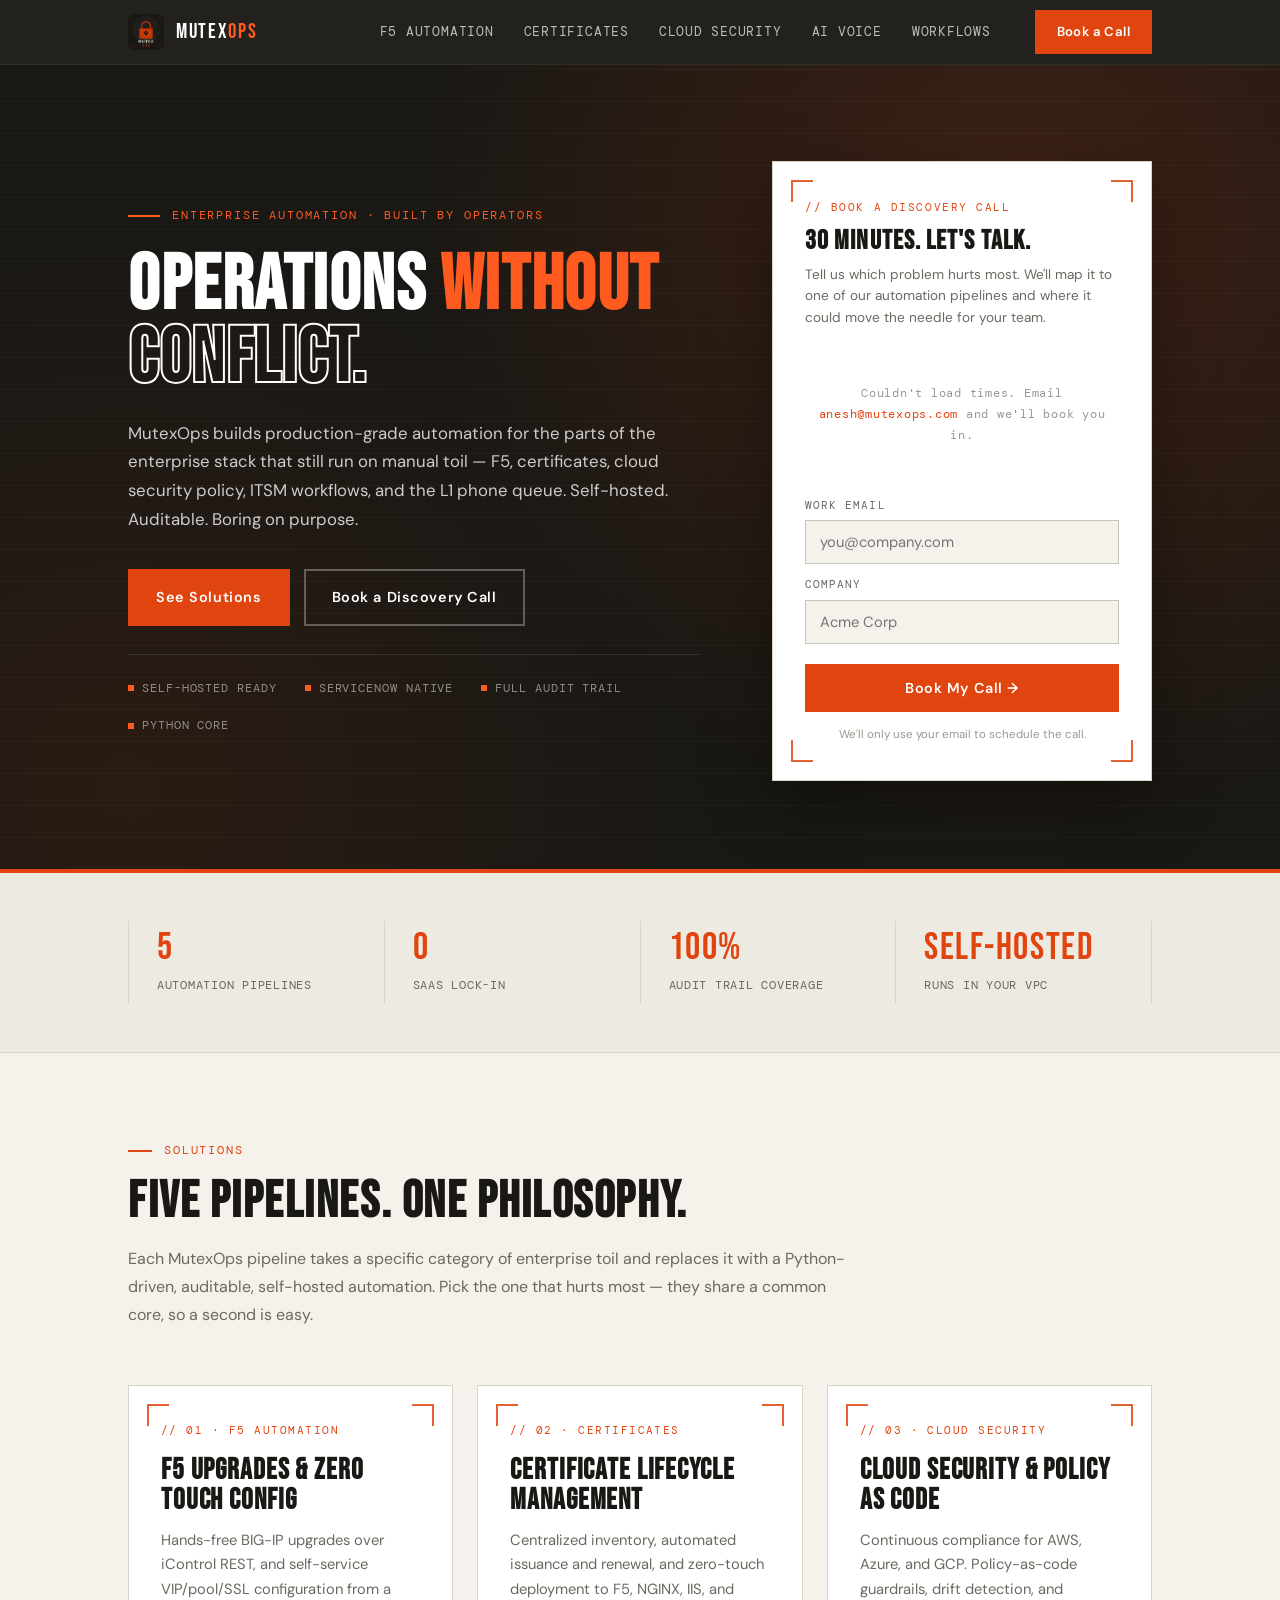
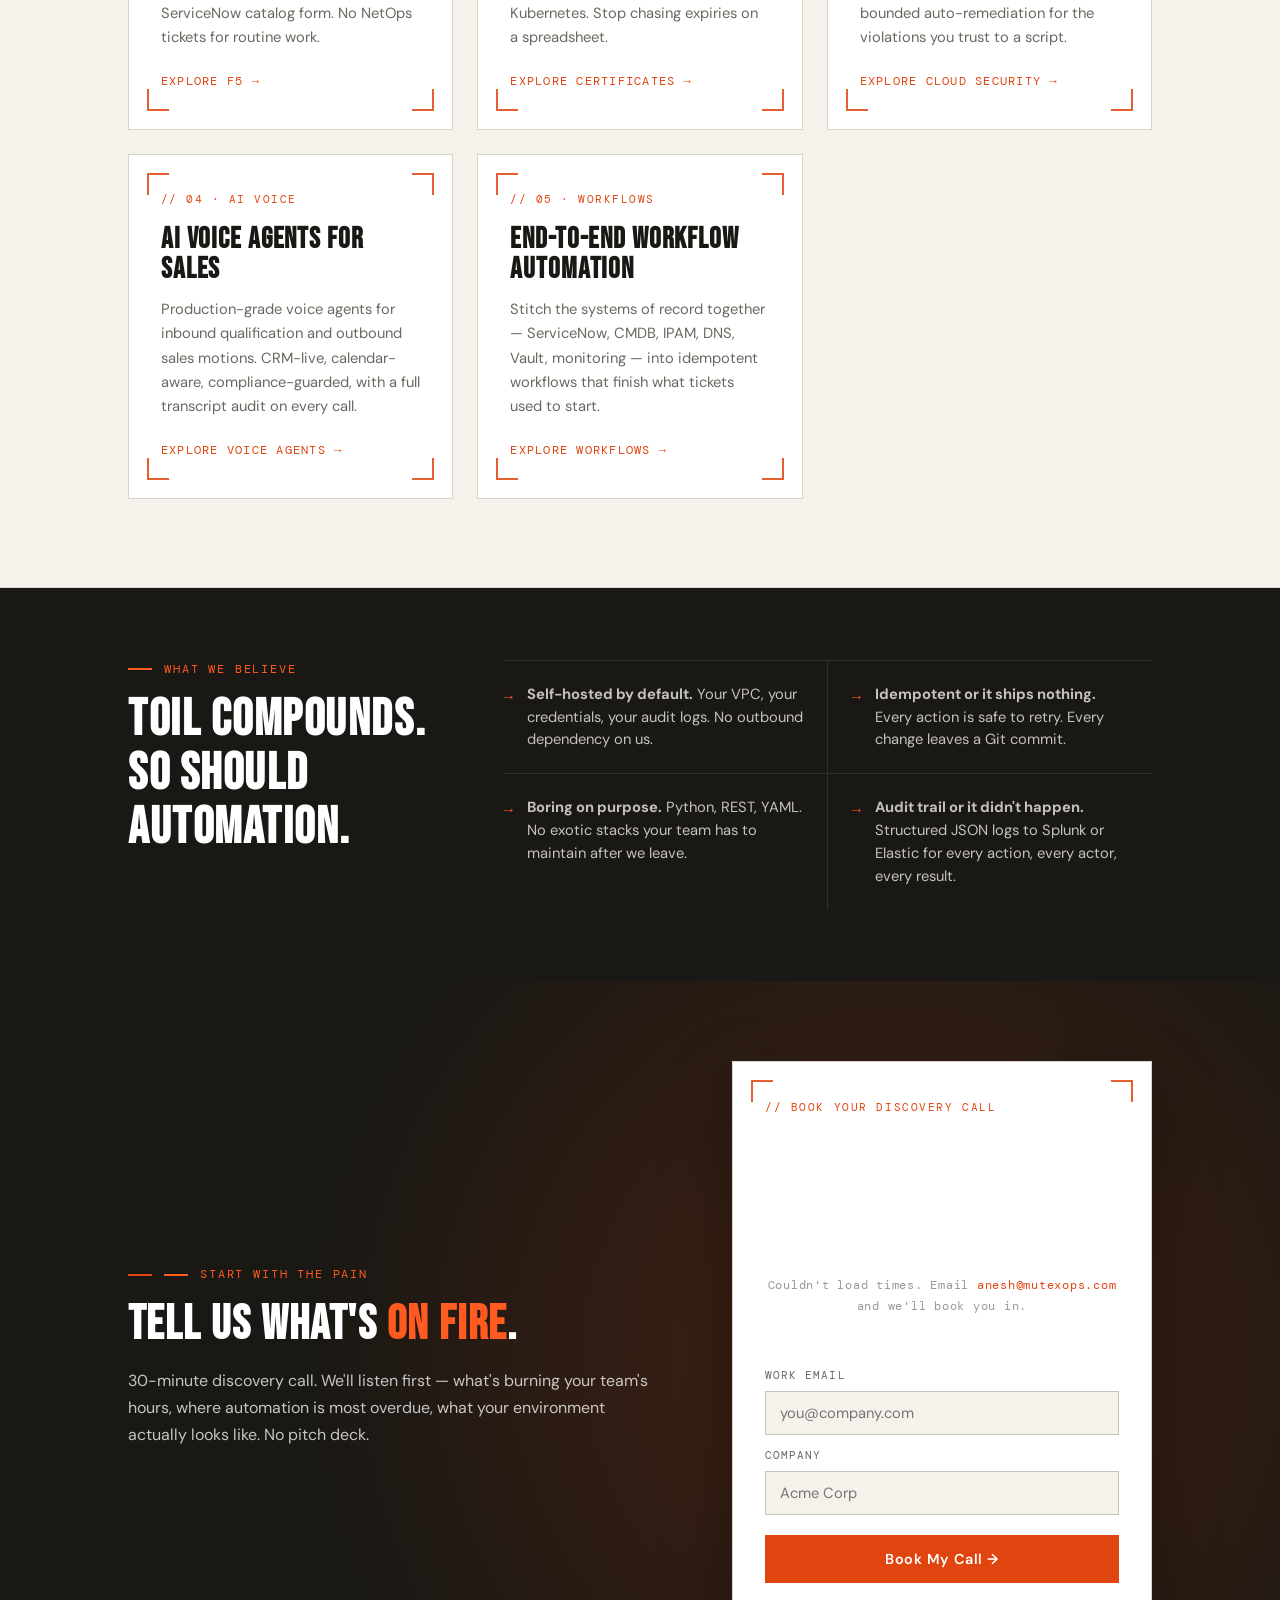
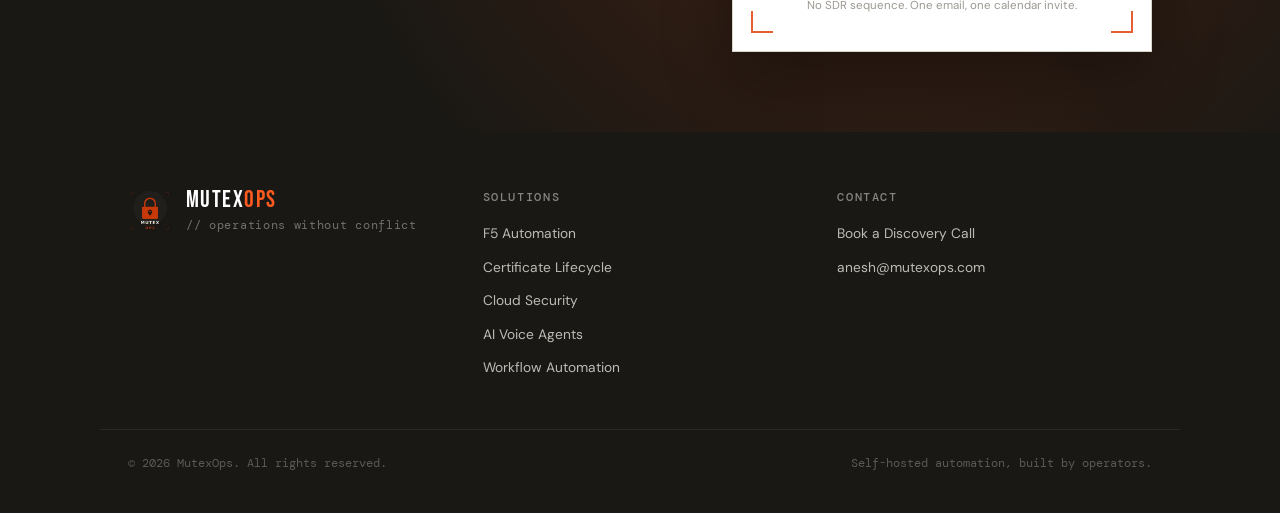
==== commit edd8d319: "updates" ====
--- a/index.html
+++ b/index.html
@@ -164,8 +164,8 @@
       <a href="ai-voice-agents.html" class="hub-card">
         <div class="brackets"><span></span></div>
         <div class="hub-card-tag">// 04 · AI Voice</div>
-        <h3>AI Voice Agents for ITSM</h3>
-        <p>Production-grade voice agents that handle the L1 queue — password resets, status updates, scoped ITSM actions — with proper authentication, scope, and audit.</p>
+        <h3>AI Voice Agents for Sales</h3>
+        <p>Production-grade voice agents for inbound qualification and outbound sales motions. CRM-live, calendar-aware, compliance-guarded, with a full transcript audit on every call.</p>
         <span class="hub-card-arrow">Explore Voice Agents</span>
       </a>
 
